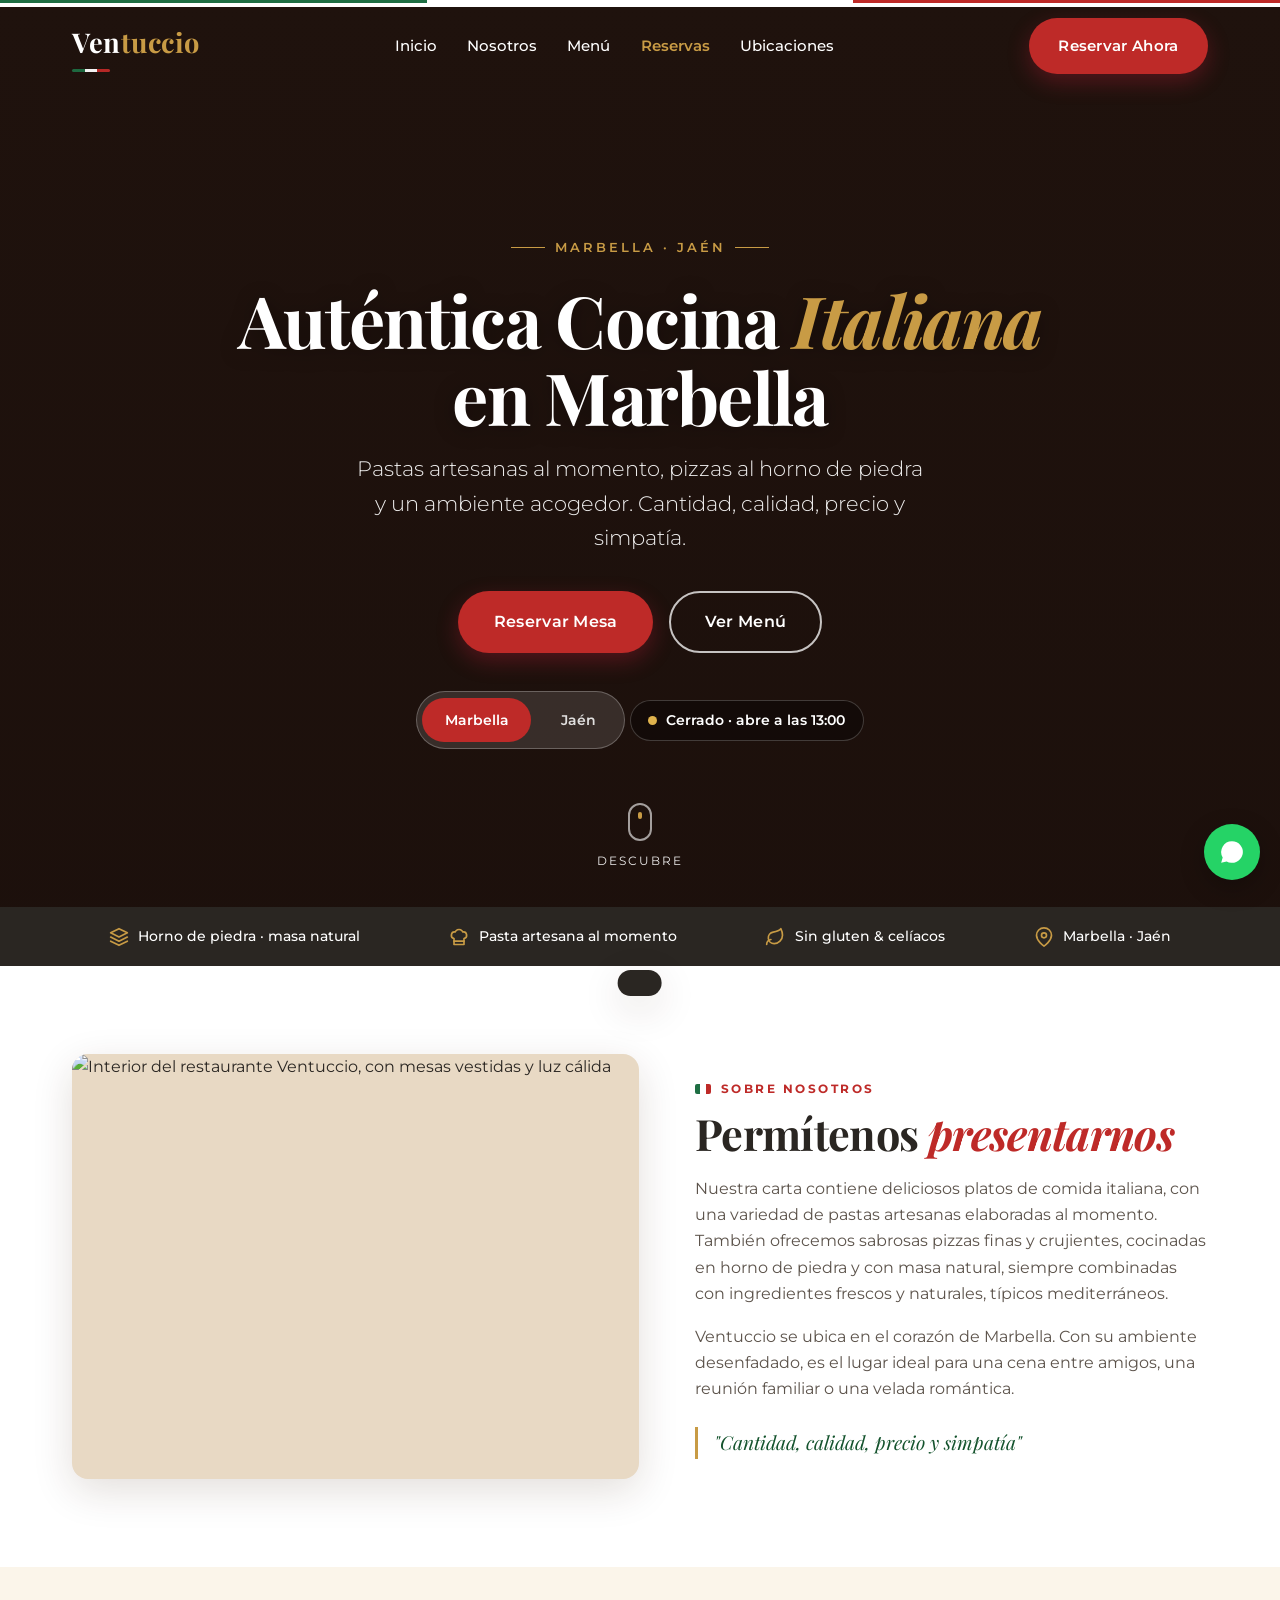
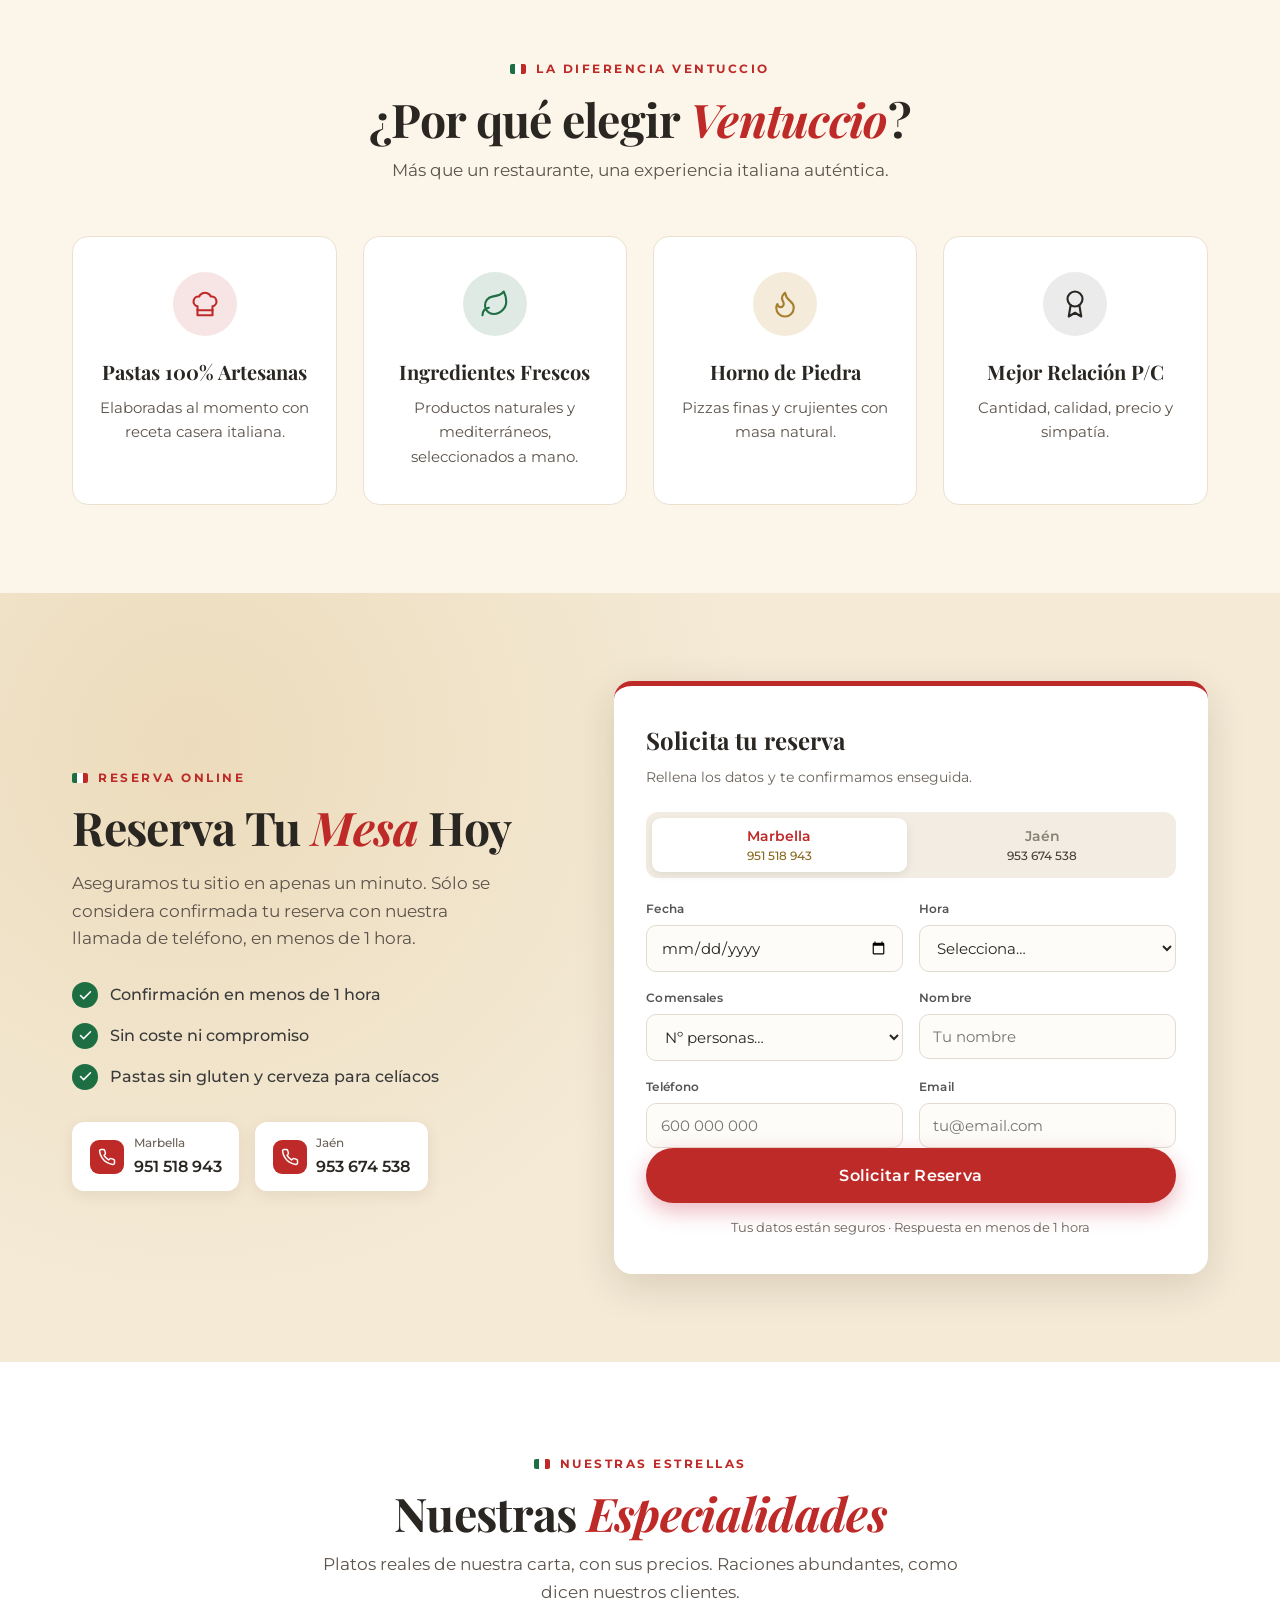
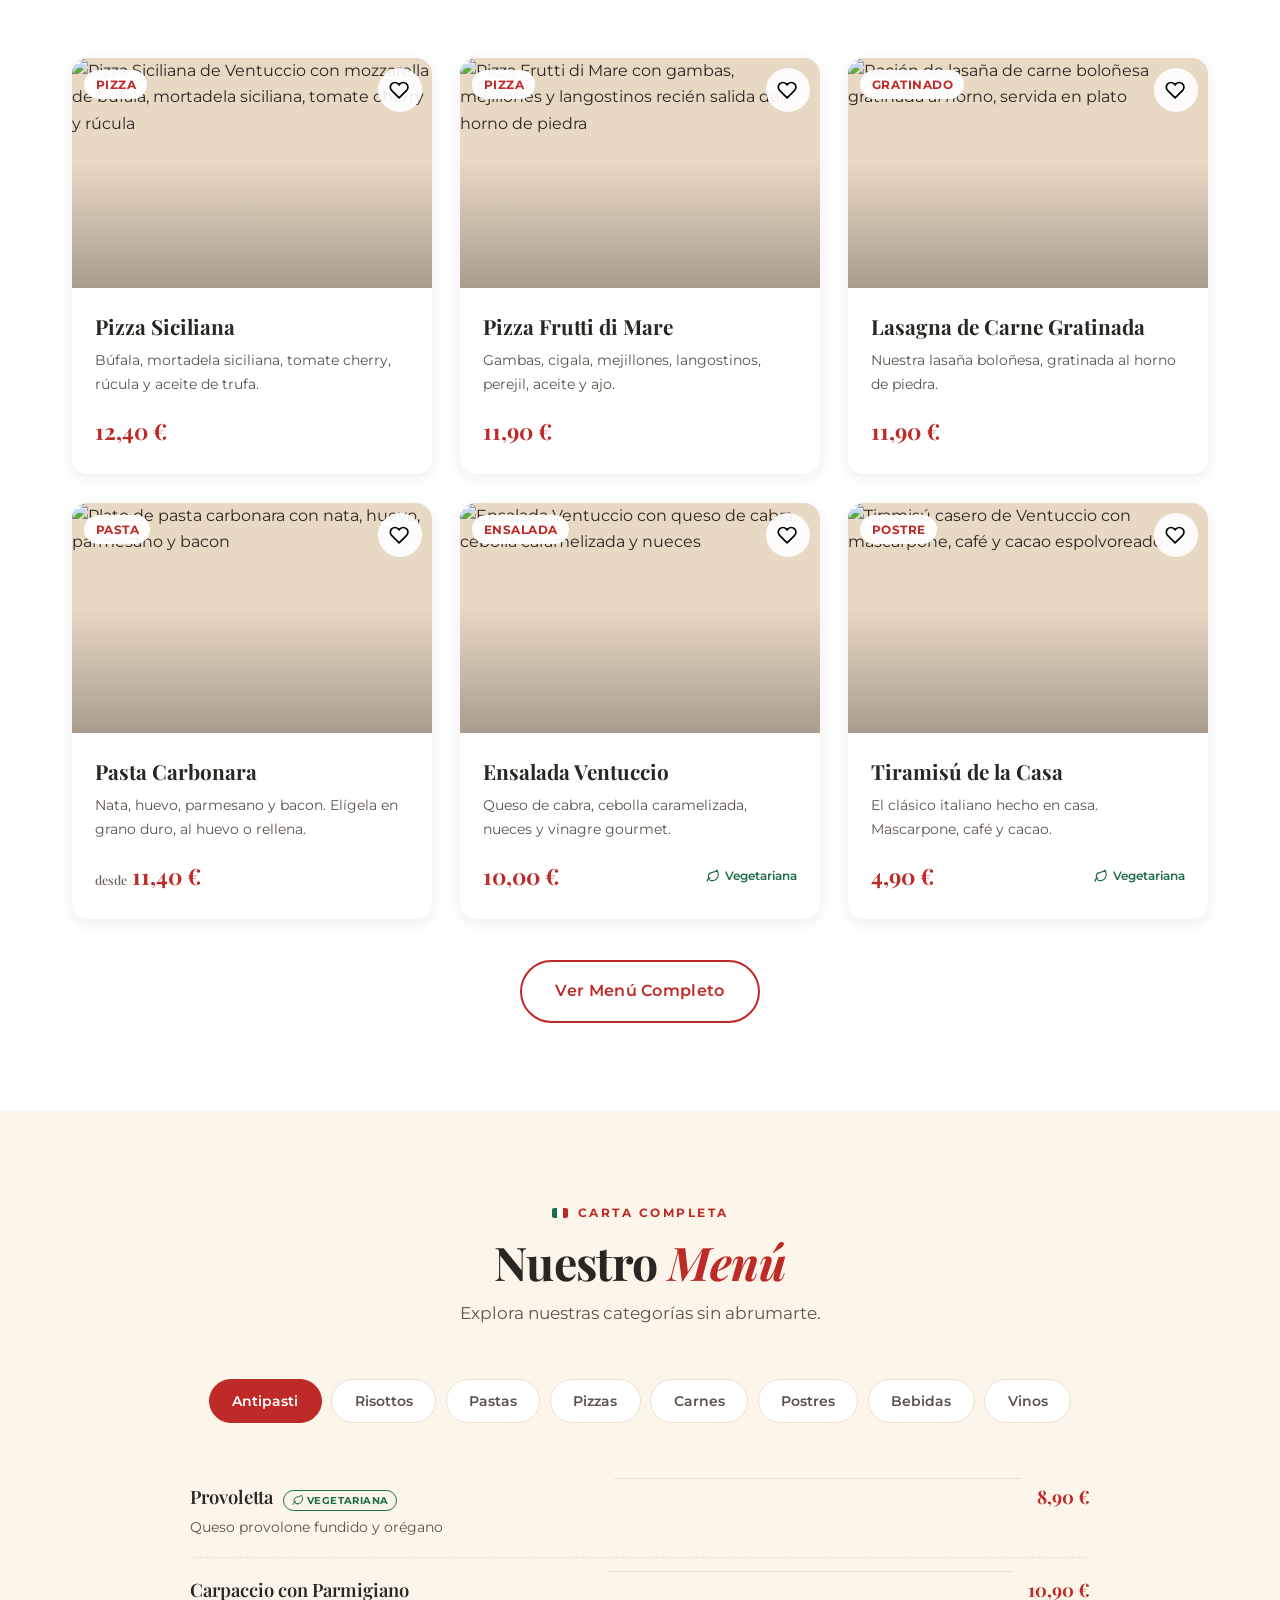
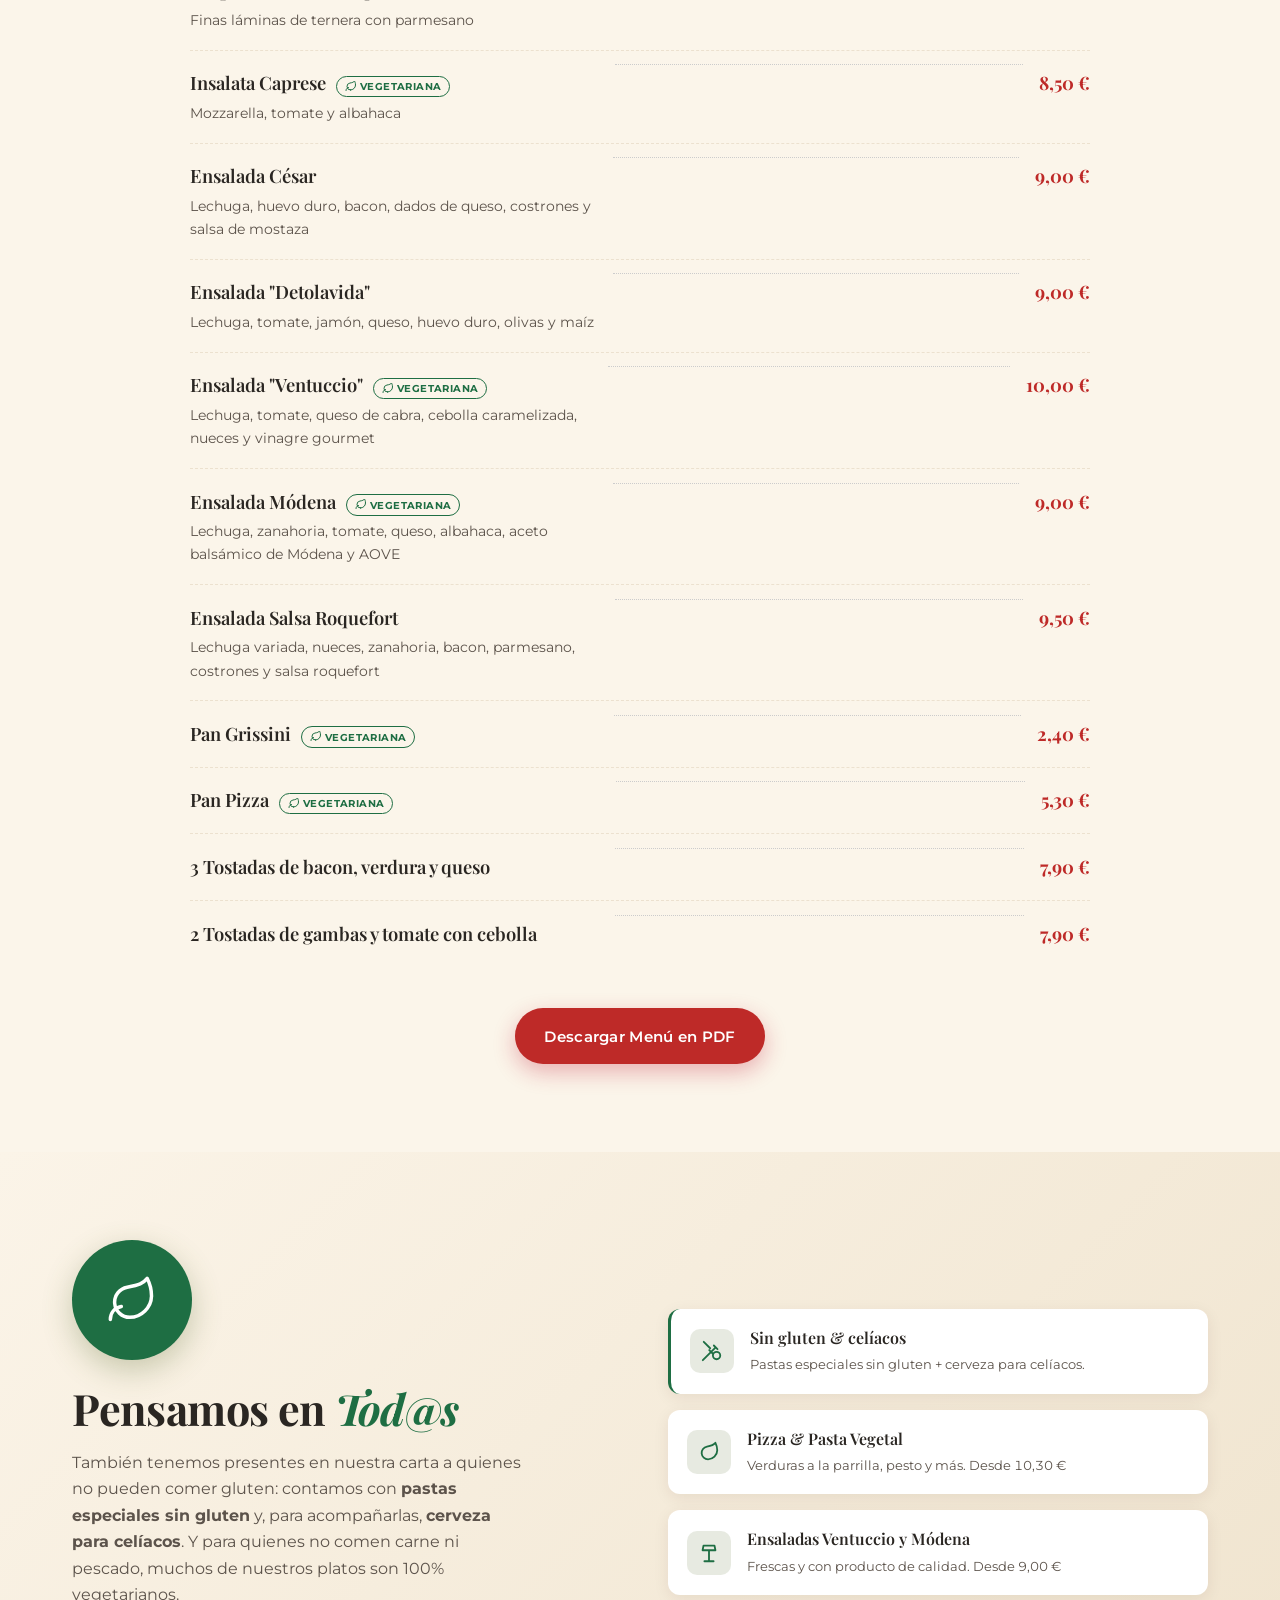
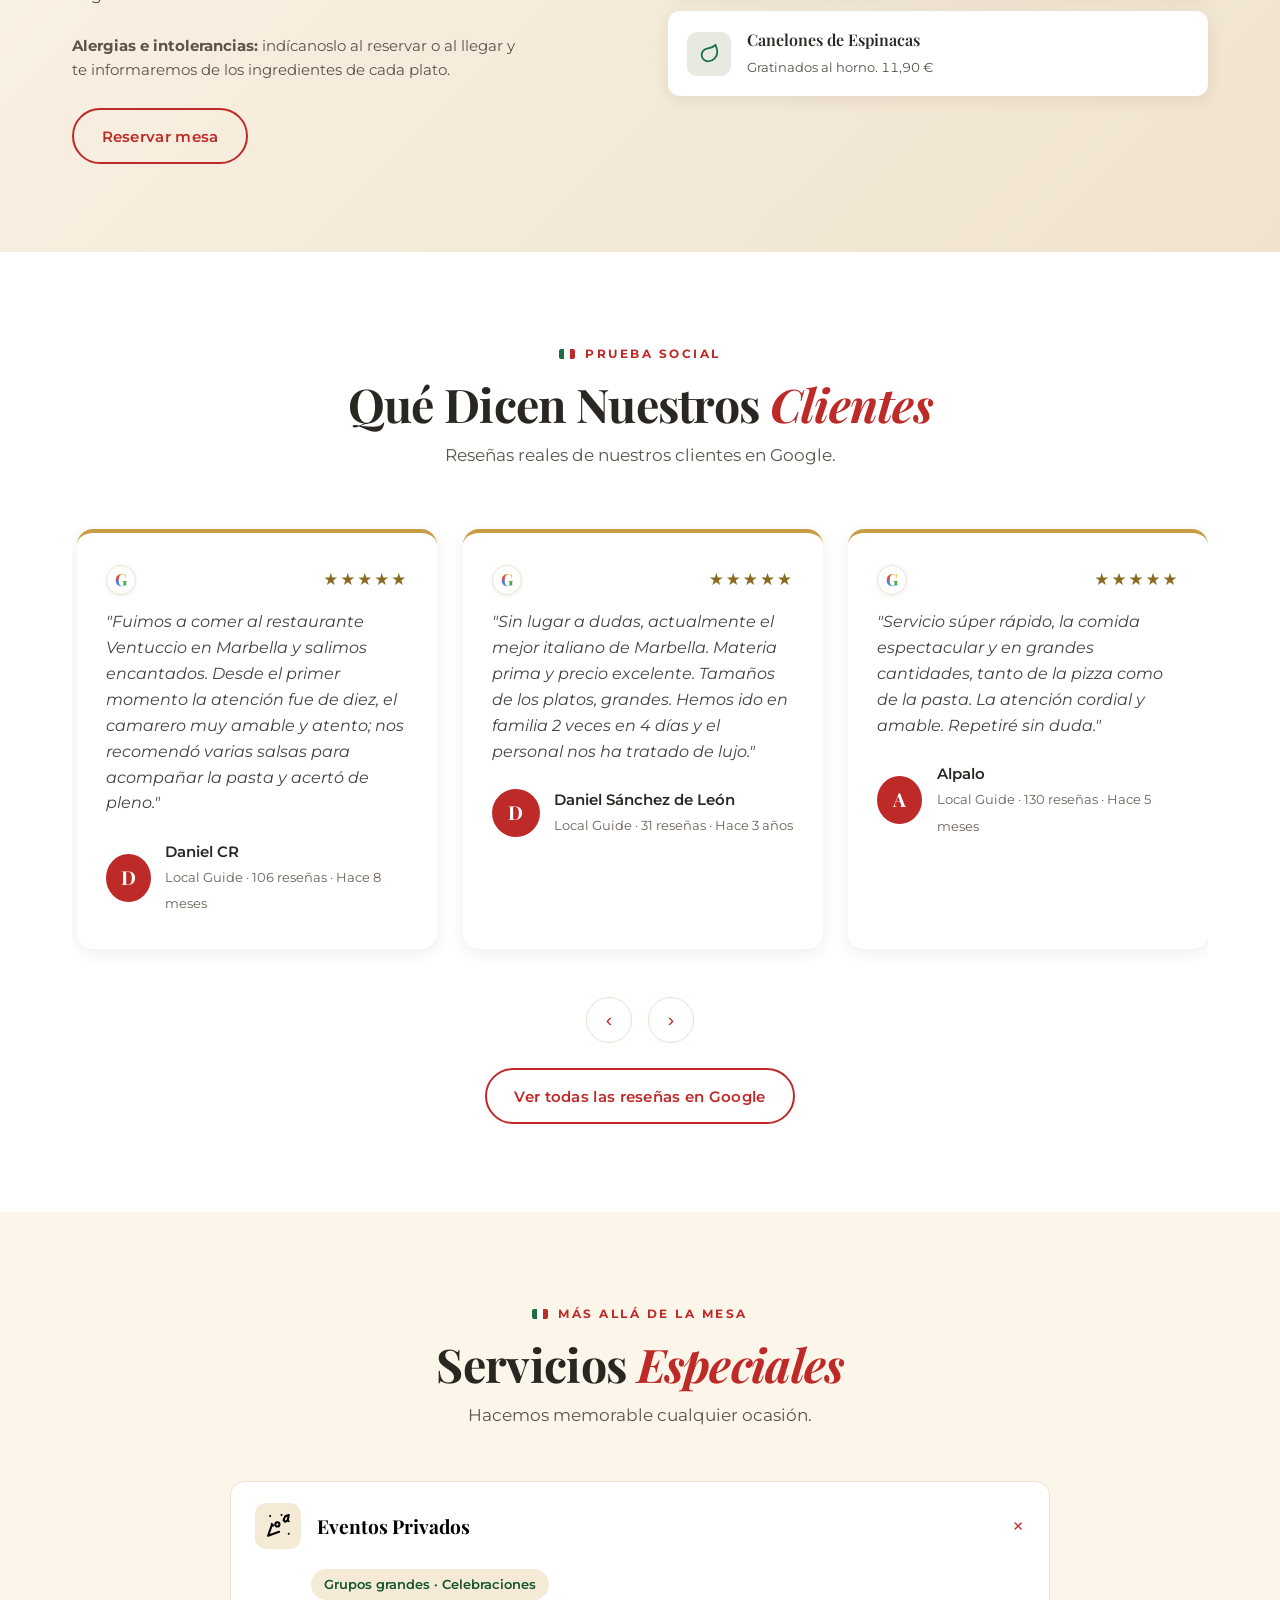
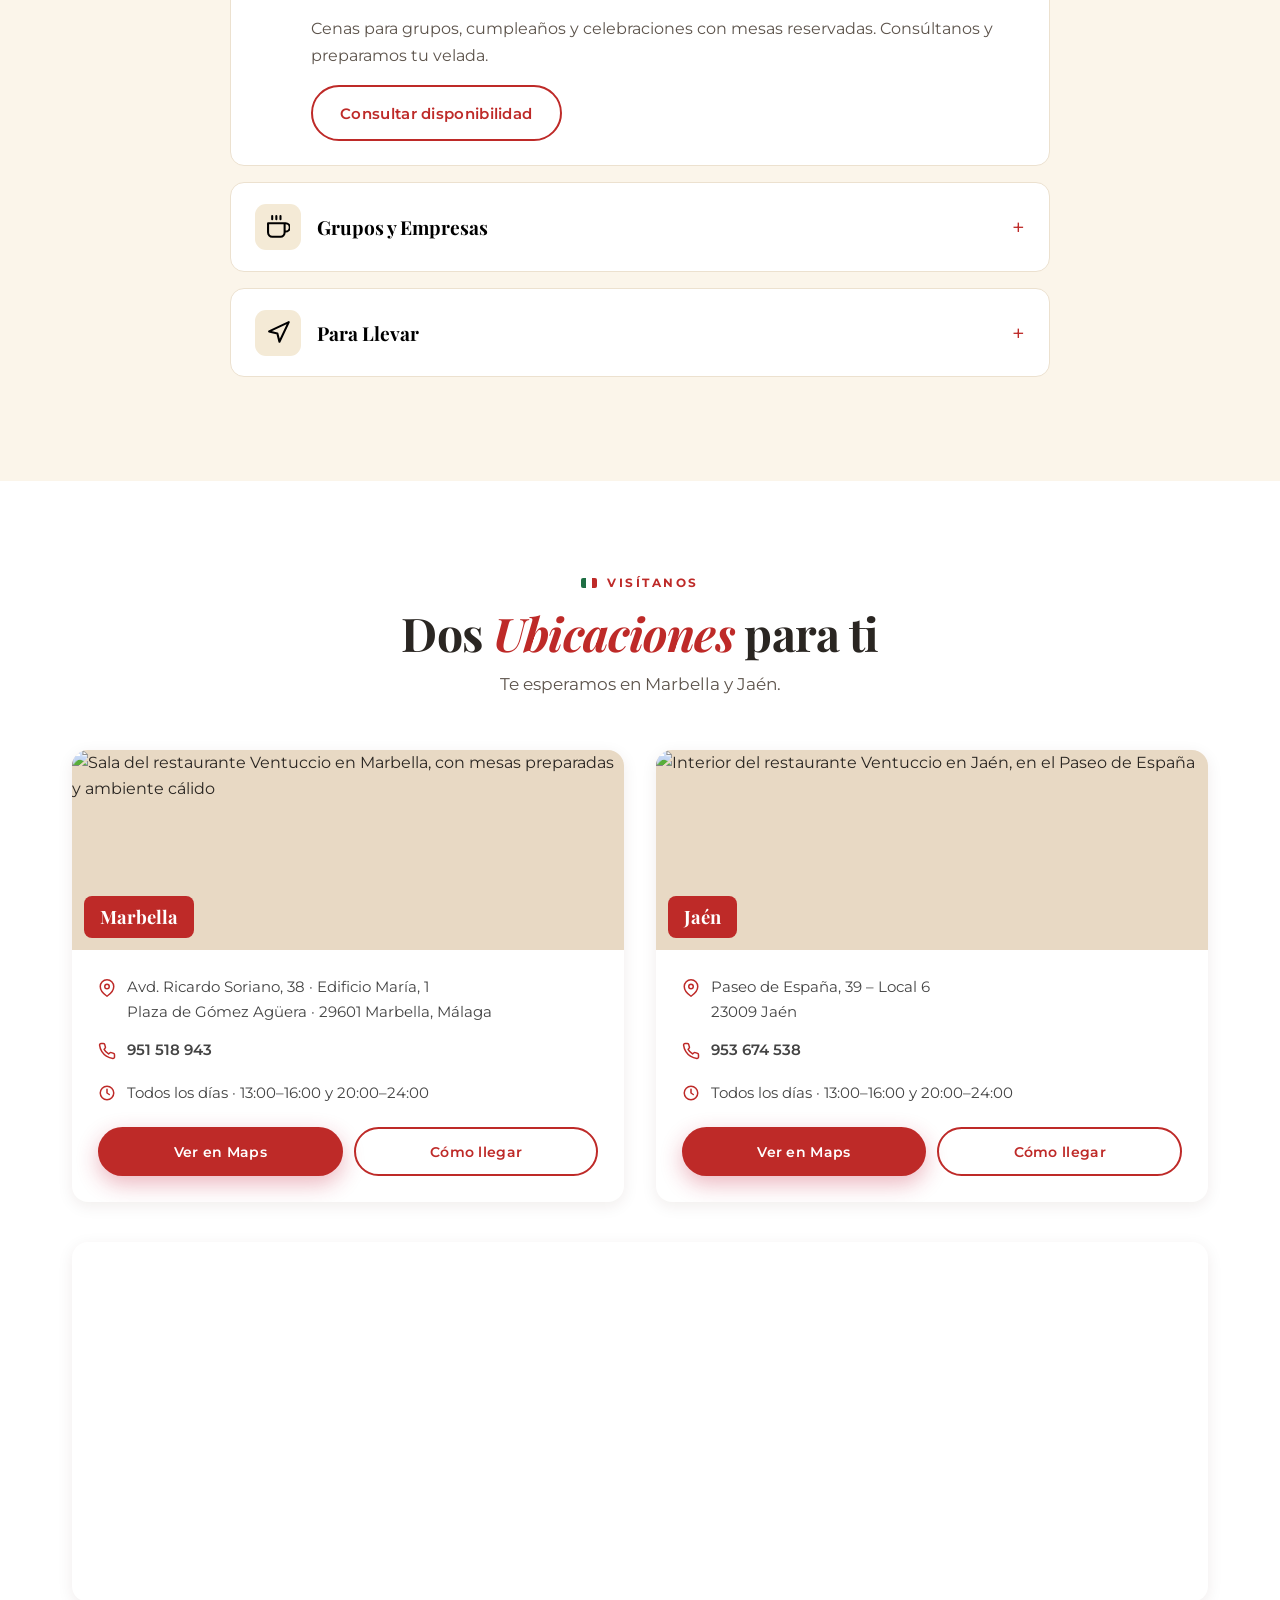
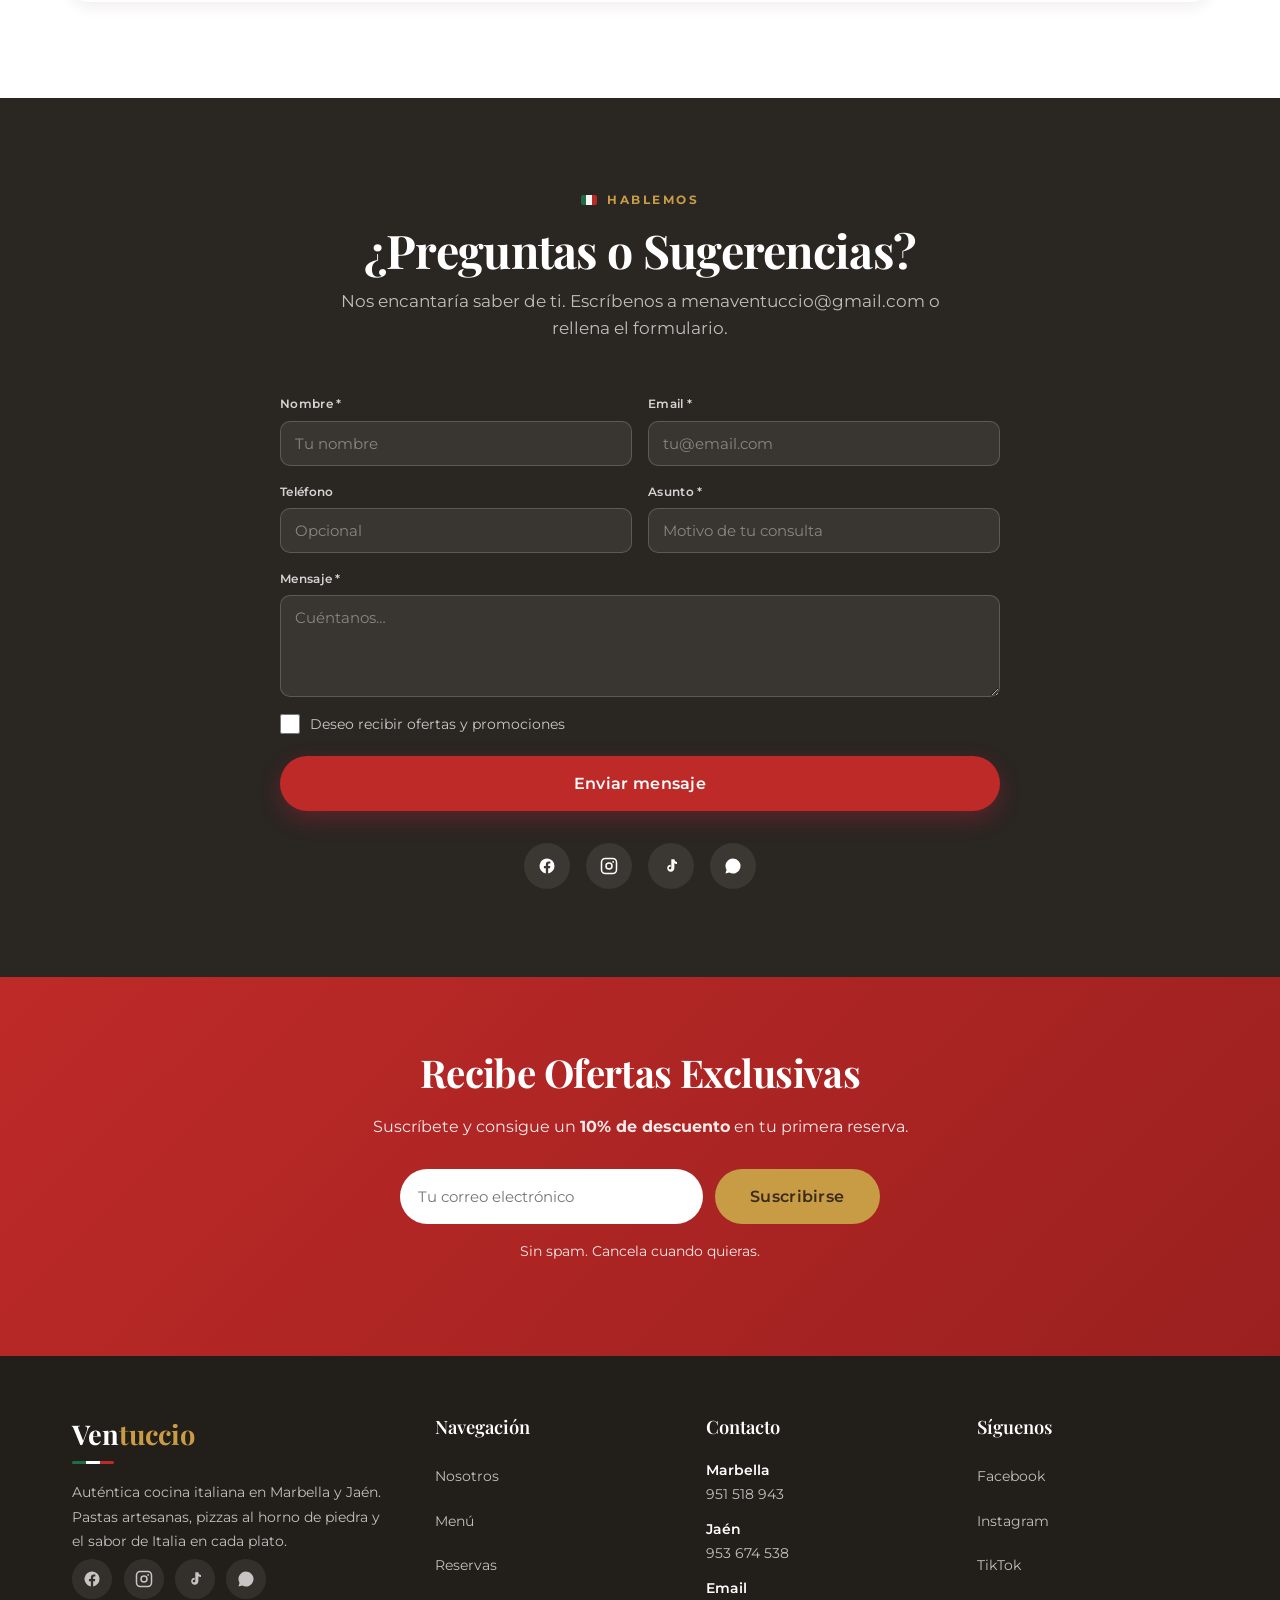
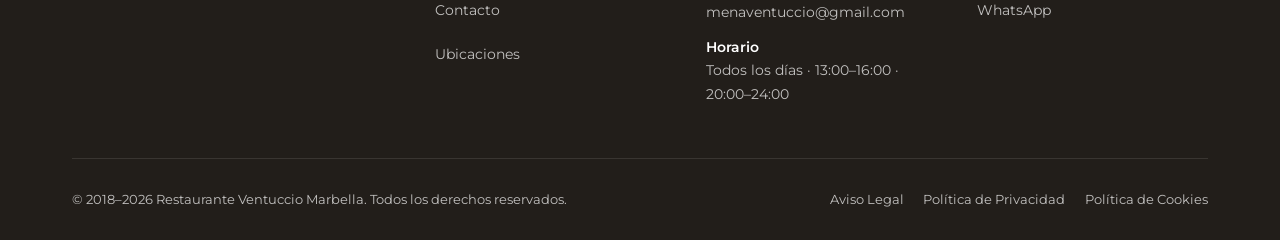
==== index.html @ 3505b90e "Rediseño web de Restaurante Ventuccio Sitio estático (HTML/CSS/JS) sin dependencias ni build.  - Car" ====
<!DOCTYPE html>
<html lang="es">
<head>
<meta charset="UTF-8" />
<meta name="viewport" content="width=device-width, initial-scale=1.0" />
<meta name="theme-color" content="#BE2A28" />

<!-- ⚠️⚠️  DEMO: impide que Google indexe esta versión de prueba.
     ELIMINA ESTA LÍNEA al publicar en el dominio real (restauranteventuccio.com),
     o la web NO aparecerá en Google. Ver README.md → "Pasar a producción".  ⚠️⚠️ -->
<meta name="robots" content="noindex, nofollow" />

<title>Ventuccio · Auténtica Cocina Italiana en Marbella y Jaén</title>
<meta name="description" content="Restaurante italiano en Marbella y Jaén. Pastas artesanas al momento, pizzas al horno de piedra con masa natural y ambiente acogedor. Reserva tu mesa online. Opciones sin gluten y para celíacos." />
<meta name="keywords" content="restaurante italiano Marbella, pizzería Marbella, pastas frescas, restaurante italiano Jaén, reserva online, sin gluten, horno de piedra" />

<!-- Open Graph -->
<meta property="og:type" content="restaurant" />
<meta property="og:title" content="Ventuccio · Auténtica Cocina Italiana" />
<meta property="og:description" content="Pastas artesanas, pizzas al horno de piedra y ambiente acogedor en Marbella y Jaén." />
<meta property="og:locale" content="es_ES" />

<link rel="preconnect" href="https://fonts.googleapis.com" />
<link rel="preconnect" href="https://fonts.gstatic.com" crossorigin />
<link rel="preconnect" href="https://images.unsplash.com" crossorigin />
<link href="https://fonts.googleapis.com/css2?family=Playfair+Display:ital,wght@0,500;0,600;0,700;1,500;1,600&family=Montserrat:wght@300;400;500;600;700&display=swap" rel="stylesheet" />
<!-- LCP: la imagen del hero se descarga cuanto antes -->
<link rel="preload" as="image" fetchpriority="high" href="https://images.unsplash.com/photo-1414235077428-338989a2e8c0?auto=format&fit=crop&w=1920&q=80" />
<link rel="stylesheet" href="assets/css/styles.css" />

<!-- SEO: Schema.org Restaurante -->
<script type="application/ld+json">
{
  "@context":"https://schema.org","@type":"Restaurant","name":"Restaurante Ventuccio",
  "servesCuisine":"Italiana","priceRange":"€€","acceptsReservations":"True",
  "url":"https://restauranteventuccio.com","email":"menaventuccio@gmail.com",
  "slogan":"Cantidad, calidad, precio y simpatía",
  "address":[
    {"@type":"PostalAddress","streetAddress":"Avd. Ricardo Soriano, 38 Edificio María, 1 · Plaza de Gómez Agüera","addressLocality":"Marbella","postalCode":"29601","addressRegion":"Málaga","addressCountry":"ES"},
    {"@type":"PostalAddress","streetAddress":"Paseo de España, 39 – Local 6","addressLocality":"Jaén","postalCode":"23009","addressCountry":"ES"}
  ],
  "telephone":["+34951518943","+34953674538"],
  "openingHours":"Mo-Su 13:00-16:00,20:00-24:00"
}
</script>
</head>
<body>
<a href="#inicio" class="skip-link">Saltar al contenido</a>

<!-- ============ HEADER ============ -->
<header id="site-header">
  <nav class="nav" aria-label="Principal">
    <a href="#inicio" class="logo">Ven<span>tuccio</span></a>
    <ul class="nav-links">
      <li><a href="#inicio">Inicio</a></li>
      <li><a href="#nosotros">Nosotros</a></li>
      <li><a href="#menu">Menú</a></li>
      <li><a href="#reservas" class="destacado">Reservas</a></li>
      <li><a href="#ubicaciones">Ubicaciones</a></li>
    </ul>
    <div class="nav-actions">
      <a href="tel:+34951518943" class="tel-link"><svg class="icn" viewBox="0 0 24 24" aria-hidden="true"><path d="M22 16.92v3a2 2 0 0 1-2.18 2 19.79 19.79 0 0 1-8.63-3.07 19.5 19.5 0 0 1-6-6 19.79 19.79 0 0 1-3.07-8.67A2 2 0 0 1 4.11 2h3a2 2 0 0 1 2 1.72c.13.9.36 1.79.7 2.63a2 2 0 0 1-.45 2.11L8.09 9.91a16 16 0 0 0 6 6l1.44-1.27a2 2 0 0 1 2.11-.45c.84.34 1.73.57 2.63.7A2 2 0 0 1 22 16.92z"/></svg> 951 518 943</a>
      <a href="#reservas" class="btn btn-primary">Reservar Ahora</a>
      <button class="hamburger" id="hamburger" aria-label="Abrir menú" aria-expanded="false" aria-controls="mobileMenu"><span></span><span></span><span></span></button>
    </div>
  </nav>
</header>

<div class="overlay-mask" id="mask"></div>
<nav class="mobile-menu" id="mobileMenu" aria-label="Menú móvil">
  <button class="close" id="closeMenu" aria-label="Cerrar menú">×</button>
  <a href="#inicio">Inicio</a>
  <a href="#nosotros">Nosotros</a>
  <a href="#menu">Menú</a>
  <a href="#reservas" class="destacado">Reservas</a>
  <a href="#pensamos">Sin gluten & Vegetariano</a>
  <a href="#ubicaciones">Ubicaciones</a>
  <a href="#contacto">Contacto</a>
  <a href="tel:+34951518943" class="btn btn-oro" style="margin-top:1rem">Llamar a Marbella</a>
</nav>

<!-- ============ HERO ============ -->
<section class="hero" id="inicio">
  <div class="hero-content">
    <span class="kicker">Marbella · Jaén</span>
    <h1>Auténtica Cocina <em>Italiana</em> en Marbella</h1>
    <p class="sub">Pastas artesanas al momento, pizzas al horno de piedra y un ambiente acogedor. Cantidad, calidad, precio y simpatía.</p>
    <div class="hero-ctas">
      <a href="#reservas" class="btn btn-primary btn-lg">Reservar Mesa</a>
      <a href="#menu" class="btn btn-ghost btn-lg">Ver Menú</a>
    </div>
    <div class="loc-switch" id="heroLoc" role="group" aria-label="Elegir ciudad">
      <button class="active" data-city="Marbella">Marbella</button>
      <button data-city="Jaén">Jaén</button>
    </div>
    <div class="open-status" id="openStatus" aria-live="polite"><span class="os-dot" aria-hidden="true"></span><span class="os-text">Comprobando horario…</span></div>
  </div>
  <a href="#nosotros" class="scroll-ind" aria-label="Bajar"><div class="mouse"></div><span>Descubre</span></a>
</section>

<!-- ============ TRUST STRIP ============ -->
<div class="trust-strip">
  <div class="trust-inner">
    <div class="trust-item"><svg class="icn" viewBox="0 0 24 24" aria-hidden="true"><path d="M12 2 2 7l10 5 10-5-10-5z"/><path d="M2 17l10 5 10-5M2 12l10 5 10-5"/></svg> Horno de piedra · masa natural</div>
    <div class="trust-item"><svg class="icn" viewBox="0 0 24 24" aria-hidden="true"><path d="M6 13.87A4 4 0 0 1 7.41 6a5.11 5.11 0 0 1 1.05-1.54 5 5 0 0 1 7.08 0A5.11 5.11 0 0 1 16.59 6 4 4 0 0 1 18 13.87V21H6z"/><path d="M6 17h12"/></svg> Pasta artesana al momento</div>
    <div class="trust-item"><svg class="icn" viewBox="0 0 24 24" aria-hidden="true"><path d="M11 20A7 7 0 0 1 9.8 6.1C15.5 5 17 4.48 19 2c1 2 2 4.18 2 8 0 5.5-4.78 10-10 10z"/><path d="M2 21c0-3 1.85-5.36 5.08-6"/></svg> Sin gluten & celíacos</div>
    <div class="trust-item"><svg class="icn" viewBox="0 0 24 24" aria-hidden="true"><path d="M21 10c0 7-9 13-9 13s-9-6-9-13a9 9 0 0 1 18 0z"/><circle cx="12" cy="10" r="3"/></svg> Marbella · Jaén</div>
  </div>
</div>

<!-- ============ NOSOTROS ============ -->
<section class="section about" id="nosotros">
  <div class="container">
    <div class="about-wrap">
      <div class="about-photo reveal"><img src="https://images.unsplash.com/photo-1552566626-52f8b828add9?auto=format&fit=crop&w=900&q=80" alt="Interior del restaurante Ventuccio, con mesas vestidas y luz cálida" width="900" height="675" loading="lazy" decoding="async"></div>
      <div class="about-text reveal d2">
        <span class="eyebrow">Sobre nosotros</span>
        <h2>Permítenos <em>presentarnos</em></h2>
        <p>Nuestra carta contiene deliciosos platos de comida italiana, con una variedad de pastas artesanas elaboradas al momento. También ofrecemos sabrosas pizzas finas y crujientes, cocinadas en horno de piedra y con masa natural, siempre combinadas con ingredientes frescos y naturales, típicos mediterráneos.</p>
        <p>Ventuccio se ubica en el corazón de Marbella. Con su ambiente desenfadado, es el lugar ideal para una cena entre amigos, una reunión familiar o una velada romántica.</p>
        <span class="about-lema">"Cantidad, calidad, precio y simpatía"</span>
      </div>
    </div>
  </div>
</section>

<!-- ============ PROPUESTA DE VALOR ============ -->
<section class="section bg-beige" id="valor">
  <div class="container">
    <div class="section-head reveal">
      <span class="eyebrow">La diferencia Ventuccio</span>
      <h2>¿Por qué elegir <em>Ventuccio</em>?</h2>
      <p>Más que un restaurante, una experiencia italiana auténtica.</p>
    </div>
    <div class="valor-grid">
      <div class="valor-card reveal d1"><div class="valor-ico"><svg class="icn" viewBox="0 0 24 24" aria-hidden="true"><path d="M6 13.87A4 4 0 0 1 7.41 6a5.11 5.11 0 0 1 1.05-1.54 5 5 0 0 1 7.08 0A5.11 5.11 0 0 1 16.59 6 4 4 0 0 1 18 13.87V21H6z"/><path d="M6 17h12"/></svg></div><h3>Pastas 100% Artesanas</h3><p>Elaboradas al momento con receta casera italiana.</p></div>
      <div class="valor-card reveal d2"><div class="valor-ico"><svg class="icn" viewBox="0 0 24 24" aria-hidden="true"><path d="M11 20A7 7 0 0 1 9.8 6.1C15.5 5 17 4.48 19 2c1 2 2 4.18 2 8 0 5.5-4.78 10-10 10z"/><path d="M2 21c0-3 1.85-5.36 5.08-6"/></svg></div><h3>Ingredientes Frescos</h3><p>Productos naturales y mediterráneos, seleccionados a mano.</p></div>
      <div class="valor-card reveal d3"><div class="valor-ico"><svg class="icn" viewBox="0 0 24 24" aria-hidden="true"><path d="M8.5 14.5A2.5 2.5 0 0 0 11 12c0-1.38-.5-2-1-3-1.07-2.14-.22-4.05 2-6 .5 2.5 2 4.9 4 6.5 2 1.6 3 3.5 3 5.5a7 7 0 1 1-14 0c0-1.15.43-2.29 1-3a2.5 2.5 0 0 0 2.5 2.5z"/></svg></div><h3>Horno de Piedra</h3><p>Pizzas finas y crujientes con masa natural.</p></div>
      <div class="valor-card reveal d4"><div class="valor-ico"><svg class="icn" viewBox="0 0 24 24" aria-hidden="true"><circle cx="12" cy="8" r="6"/><path d="M15.48 12.89 17 22l-5-3-5 3 1.52-9.11"/></svg></div><h3>Mejor Relación P/C</h3><p>Cantidad, calidad, precio y simpatía.</p></div>
    </div>
  </div>
</section>

<!-- ============ RESERVAS ============ -->
<section class="section reservas" id="reservas">
  <div class="res-wrap">
    <div class="res-intro reveal">
      <span class="eyebrow">Reserva Online</span>
      <h2>Reserva Tu <em>Mesa</em> Hoy</h2>
      <p>Aseguramos tu sitio en apenas un minuto. Sólo se considera confirmada tu reserva con nuestra llamada de teléfono, en menos de 1 hora.</p>
      <ul class="res-perks">
        <li><span class="tick"><svg class="icn" viewBox="0 0 24 24" aria-hidden="true"><path d="M20 6 9 17l-5-5"/></svg></span> Confirmación en menos de 1 hora</li>
        <li><span class="tick"><svg class="icn" viewBox="0 0 24 24" aria-hidden="true"><path d="M20 6 9 17l-5-5"/></svg></span> Sin coste ni compromiso</li>
        <li><span class="tick"><svg class="icn" viewBox="0 0 24 24" aria-hidden="true"><path d="M20 6 9 17l-5-5"/></svg></span> Pastas sin gluten y cerveza para celíacos</li>
      </ul>
      <div class="res-phones">
        <a href="tel:+34951518943"><span class="ico"><svg class="icn" viewBox="0 0 24 24" aria-hidden="true"><path d="M22 16.92v3a2 2 0 0 1-2.18 2 19.79 19.79 0 0 1-8.63-3.07 19.5 19.5 0 0 1-6-6 19.79 19.79 0 0 1-3.07-8.67A2 2 0 0 1 4.11 2h3a2 2 0 0 1 2 1.72c.13.9.36 1.79.7 2.63a2 2 0 0 1-.45 2.11L8.09 9.91a16 16 0 0 0 6 6l1.44-1.27a2 2 0 0 1 2.11-.45c.84.34 1.73.57 2.63.7A2 2 0 0 1 22 16.92z"/></svg></span><span><small>Marbella</small>951 518 943</span></a>
        <a href="tel:+34953674538"><span class="ico"><svg class="icn" viewBox="0 0 24 24" aria-hidden="true"><path d="M22 16.92v3a2 2 0 0 1-2.18 2 19.79 19.79 0 0 1-8.63-3.07 19.5 19.5 0 0 1-6-6 19.79 19.79 0 0 1-3.07-8.67A2 2 0 0 1 4.11 2h3a2 2 0 0 1 2 1.72c.13.9.36 1.79.7 2.63a2 2 0 0 1-.45 2.11L8.09 9.91a16 16 0 0 0 6 6l1.44-1.27a2 2 0 0 1 2.11-.45c.84.34 1.73.57 2.63.7A2 2 0 0 1 22 16.92z"/></svg></span><span><small>Jaén</small>953 674 538</span></a>
      </div>
    </div>

    <div class="res-card reveal d2">
      <form id="resForm" novalidate>
        <h3>Solicita tu reserva</h3>
        <p class="card-sub">Rellena los datos y te confirmamos enseguida.</p>
        <div class="loc-tabs" id="locTabs" role="group" aria-label="Restaurante">
          <button type="button" class="active" data-city="Marbella">Marbella<small>951 518 943</small></button>
          <button type="button" data-city="Jaén">Jaén<small>953 674 538</small></button>
        </div>
        <input type="hidden" name="ubicacion" id="ubicacion" value="Marbella" />
        <div class="form-grid">
          <div class="field"><label for="fecha">Fecha</label><input type="date" id="fecha" name="fecha" required /><span class="err">Elige una fecha</span></div>
          <div class="field"><label for="hora">Hora</label>
            <select id="hora" name="hora" required>
              <option value="">Selecciona…</option>
              <optgroup label="Comida"><option>13:00</option><option>13:30</option><option>14:00</option><option>14:30</option><option>15:00</option><option>15:30</option></optgroup>
              <optgroup label="Cena"><option>20:00</option><option>20:30</option><option>21:00</option><option>21:30</option><option>22:00</option><option>22:30</option></optgroup>
            </select><span class="err">Elige una hora</span></div>
          <div class="field"><label for="comensales">Comensales</label>
            <select id="comensales" name="comensales" required>
              <option value="">Nº personas…</option><option>1</option><option>2</option><option>3</option><option>4</option><option>5</option><option>6</option><option>7</option><option>8</option><option>9</option><option>10</option><option>Más de 10</option>
            </select><span class="err">Indica cuántos sois</span></div>
          <div class="field"><label for="nombre">Nombre</label><input type="text" id="nombre" name="nombre" placeholder="Tu nombre" required /><span class="err">Dinos tu nombre</span></div>
          <div class="field"><label for="telefono">Teléfono</label><input type="tel" id="telefono" name="telefono" placeholder="600 000 000" required /><span class="err">Teléfono no válido</span></div>
          <div class="field"><label for="email">Email</label><input type="email" id="email" name="email" placeholder="tu@email.com" required /><span class="err">Email no válido</span></div>
        </div>
        <button type="submit" class="btn btn-primary btn-block btn-lg">Solicitar Reserva</button>
        <p class="form-note">Tus datos están seguros · Respuesta en menos de 1 hora</p>
      </form>
      <div class="form-success" id="resSuccess" role="status">
        <div class="big"><svg class="icn" viewBox="0 0 24 24" aria-hidden="true" style="width:32px;height:32px;stroke:#fff;stroke-width:3"><path d="M20 6 9 17l-5-5"/></svg></div><h3>¡Solicitud recibida!</h3>
        <p id="successMsg">Te confirmamos tu mesa por teléfono en menos de 1 hora. ¡Grazie!</p>
      </div>
    </div>
  </div>
</section>

<!-- ============ ESPECIALIDADES ============ -->
<section class="section" id="especialidades">
  <div class="container">
    <div class="section-head reveal">
      <span class="eyebrow">Nuestras estrellas</span>
      <h2>Nuestras <em>Especialidades</em></h2>
      <p>Platos reales de nuestra carta, con sus precios. Raciones abundantes, como dicen nuestros clientes.</p>
    </div>
    <div class="dish-grid" id="dishGrid"><!-- inyectado por JS --></div>
    <div class="menu-cta reveal"><a href="#menu" class="btn btn-outline btn-lg">Ver Menú Completo</a></div>
  </div>
</section>

<!-- ============ MENÚ INTERACTIVO ============ -->
<section class="section bg-beige" id="menu">
  <div class="container">
    <div class="section-head reveal">
      <span class="eyebrow">Carta completa</span>
      <h2>Nuestro <em>Menú</em></h2>
      <p>Explora nuestras categorías sin abrumarte.</p>
    </div>
    <div class="menu-tabs reveal" id="menuTabs" role="tablist" aria-label="Categorías del menú"><!-- inyectado por JS --></div>
    <div id="menuPanels"><!-- inyectado por JS --></div>
    <div class="menu-cta reveal"><a href="#" class="btn btn-primary" id="pdfBtn">Descargar Menú en PDF</a></div>
  </div>
</section>

<!-- ============ PENSAMOS EN TOD@S (Sin gluten + Vegetariano) ============ -->
<section class="section gluten" id="pensamos">
  <div class="container">
    <div class="gluten-wrap">
      <div class="reveal">
        <div class="gluten-badge"><svg class="icn" viewBox="0 0 24 24" aria-hidden="true" style="width:52px;height:52px;stroke:#fff;stroke-width:1.6"><path d="M11 20A7 7 0 0 1 9.8 6.1C15.5 5 17 4.48 19 2c1 2 2 4.18 2 8 0 5.5-4.78 10-10 10z"/><path d="M2 21c0-3 1.85-5.36 5.08-6"/></svg></div>
        <div class="gluten-text">
          <h2>Pensamos en <em>Tod@s</em></h2>
          <p>También tenemos presentes en nuestra carta a quienes no pueden comer gluten: contamos con <strong>pastas especiales sin gluten</strong> y, para acompañarlas, <strong>cerveza para celíacos</strong>. Y para quienes no comen carne ni pescado, muchos de nuestros platos son 100% vegetarianos.</p>
          <p style="font-size:.92rem"><strong>Alergias e intolerancias:</strong> indícanoslo al reservar o al llegar y te informaremos de los ingredientes de cada plato.</p>
          <a href="#reservas" class="btn btn-outline">Reservar mesa</a>
        </div>
      </div>
      <ul class="gluten-list reveal d2">
        <li class="gl-highlight"><span class="gl-ico"><svg class="icn" viewBox="0 0 24 24" aria-hidden="true"><path d="M2 22 16 8M3 2l7 7M14 6l4 4M9 11l4 4"/><circle cx="17" cy="17" r="4"/></svg></span><div><h3>Sin gluten & celíacos</h3><span>Pastas especiales sin gluten + cerveza para celíacos.</span></div></li>
        <li><span class="gl-ico"><svg class="icn" viewBox="0 0 24 24" aria-hidden="true"><path d="M11 20A7 7 0 0 1 9.8 6.1C15.5 5 17 4.48 19 2c1 2 2 4.18 2 8 0 5.5-4.78 10-10 10z"/></svg></span><div><h3>Pizza & Pasta Vegetal</h3><span>Verduras a la parrilla, pesto y más. Desde 10,30 €</span></div></li>
        <li><span class="gl-ico"><svg class="icn" viewBox="0 0 24 24" aria-hidden="true"><path d="M7 21h10M12 21V9M5 9h14l-1-5H6L5 9z"/></svg></span><div><h3>Ensaladas Ventuccio y Módena</h3><span>Frescas y con producto de calidad. Desde 9,00 €</span></div></li>
        <li><span class="gl-ico"><svg class="icn" viewBox="0 0 24 24" aria-hidden="true"><path d="M11 20A7 7 0 0 1 9.8 6.1C15.5 5 17 4.48 19 2c1 2 2 4.18 2 8 0 5.5-4.78 10-10 10z"/></svg></span><div><h3>Canelones de Espinacas</h3><span>Gratinados al horno. 11,90 €</span></div></li>
      </ul>
    </div>
  </div>
</section>

<!-- ============ TESTIMONIOS ============ -->
<section class="section" id="testimonios">
  <div class="container">
    <div class="section-head reveal">
      <span class="eyebrow">Prueba social</span>
      <h2>Qué Dicen Nuestros <em>Clientes</em></h2>
      <p>Reseñas reales de nuestros clientes en Google.</p>
    </div>
    <div class="testi-track" id="testiTrack"><!-- inyectado por JS --></div>
    <div class="testi-nav">
      <button id="testiPrev" aria-label="Reseña anterior">‹</button>
      <button id="testiNext" aria-label="Reseña siguiente">›</button>
    </div>
    <div class="menu-cta reveal" style="margin-top:1.6rem">
      <a href="https://www.google.com/maps/search/?api=1&query=Restaurante+Ventuccio+Marbella" target="_blank" rel="noopener" class="btn btn-outline">Ver todas las reseñas en Google</a>
    </div>
  </div>
</section>

<!-- ============ SECCIONES ESPECIALES ============ -->
<section class="section bg-beige" id="especiales">
  <div class="container">
    <div class="section-head reveal">
      <span class="eyebrow">Más allá de la mesa</span>
      <h2>Servicios <em>Especiales</em></h2>
      <p>Hacemos memorable cualquier ocasión.</p>
    </div>
    <div class="accordion" id="accordion">
      <div class="acc-item open">
        <button class="acc-head" aria-expanded="true"><span class="acc-ico"><svg class="icn" viewBox="0 0 24 24" aria-hidden="true"><path d="M5.8 11.3 2 22l10.7-3.79M4 3h.01M22 8h.01M15 2h.01M22 20h.01M22 2l-2.24.75a3 3 0 0 0-1.95 1.96L17 7l1.5 1.5L21 7zM7 12l-1.5-1.5"/><circle cx="11" cy="11" r="2"/></svg></span><h3>Eventos Privados</h3><span class="acc-arrow">+</span></button>
        <div class="acc-body"><div class="acc-inner">
          <span class="acc-cap">Grupos grandes · Celebraciones</span>
          <p>Cenas para grupos, cumpleaños y celebraciones con mesas reservadas. Consúltanos y preparamos tu velada.</p>
          <a href="#contacto" class="btn btn-outline">Consultar disponibilidad</a>
        </div></div>
      </div>
      <div class="acc-item">
        <button class="acc-head" aria-expanded="false"><span class="acc-ico"><svg class="icn" viewBox="0 0 24 24" aria-hidden="true"><path d="M18 8h1a4 4 0 0 1 0 8h-1M2 8h16v9a4 4 0 0 1-4 4H6a4 4 0 0 1-4-4zM6 1v3M10 1v3M14 1v3"/></svg></span><h3>Grupos y Empresas</h3><span class="acc-arrow">+</span></button>
        <div class="acc-body"><div class="acc-inner">
          <span class="acc-cap">Comidas de empresa · Menús a medida</span>
          <p>Menús especiales para grupos, comidas de trabajo y reuniones familiares. Raciones abundantes y buen precio.</p>
          <a href="#contacto" class="btn btn-outline">Consultar disponibilidad</a>
        </div></div>
      </div>
      <div class="acc-item">
        <button class="acc-head" aria-expanded="false"><span class="acc-ico"><svg class="icn" viewBox="0 0 24 24" aria-hidden="true"><path d="M3 11l19-9-9 19-2-8-8-2z"/></svg></span><h3>Para Llevar</h3><span class="acc-arrow">+</span></button>
        <div class="acc-body"><div class="acc-inner">
          <span class="acc-cap">Pídelo por teléfono</span>
          <p>¿Prefieres disfrutar en casa? Llámanos y prepara tu pedido de pastas y pizzas para recoger.</p>
          <a href="tel:+34951518943" class="btn btn-outline">Llamar para pedir</a>
        </div></div>
      </div>
    </div>
  </div>
</section>

<!-- ============ UBICACIONES ============ -->
<section class="section" id="ubicaciones">
  <div class="container">
    <div class="section-head reveal">
      <span class="eyebrow">Visítanos</span>
      <h2>Dos <em>Ubicaciones</em> para ti</h2>
      <p>Te esperamos en Marbella y Jaén.</p>
    </div>
    <div class="loc-grid">
      <div class="loc-card reveal d1">
        <div class="loc-photo"><img src="https://images.unsplash.com/photo-1552566626-52f8b828add9?auto=format&fit=crop&w=800&q=80" alt="Sala del restaurante Ventuccio en Marbella, con mesas preparadas y ambiente cálido" width="800" height="533" loading="lazy" decoding="async"><span class="badge">Marbella</span></div>
        <div class="loc-info">
          <div class="row"><span class="ri"><svg class="icn" viewBox="0 0 24 24" aria-hidden="true"><path d="M21 10c0 7-9 13-9 13s-9-6-9-13a9 9 0 0 1 18 0z"/><circle cx="12" cy="10" r="3"/></svg></span><span>Avd. Ricardo Soriano, 38 · Edificio María, 1<br>Plaza de Gómez Agüera · 29601 Marbella, Málaga</span></div>
          <div class="row"><span class="ri"><svg class="icn" viewBox="0 0 24 24" aria-hidden="true"><path d="M22 16.92v3a2 2 0 0 1-2.18 2 19.79 19.79 0 0 1-8.63-3.07 19.5 19.5 0 0 1-6-6 19.79 19.79 0 0 1-3.07-8.67A2 2 0 0 1 4.11 2h3a2 2 0 0 1 2 1.72c.13.9.36 1.79.7 2.63a2 2 0 0 1-.45 2.11L8.09 9.91a16 16 0 0 0 6 6l1.44-1.27a2 2 0 0 1 2.11-.45c.84.34 1.73.57 2.63.7A2 2 0 0 1 22 16.92z"/></svg></span><a href="tel:+34951518943">951 518 943</a></div>
          <div class="row"><span class="ri"><svg class="icn" viewBox="0 0 24 24" aria-hidden="true"><circle cx="12" cy="12" r="9"/><path d="M12 7v5l3 2"/></svg></span><span>Todos los días · 13:00–16:00 y 20:00–24:00</span></div>
          <div class="loc-btns">
            <a href="https://www.google.com/maps/search/?api=1&query=Ventuccio+Marbella" target="_blank" rel="noopener" class="btn btn-primary">Ver en Maps</a>
            <a href="https://www.google.com/maps/dir/?api=1&destination=Avd.+Ricardo+Soriano+38+Marbella" target="_blank" rel="noopener" class="btn btn-outline">Cómo llegar</a>
          </div>
        </div>
      </div>
      <div class="loc-card reveal d2">
        <div class="loc-photo"><img src="https://images.unsplash.com/photo-1600891964092-4316c288032e?auto=format&fit=crop&w=800&q=80" alt="Interior del restaurante Ventuccio en Jaén, en el Paseo de España" width="800" height="533" loading="lazy" decoding="async"><span class="badge">Jaén</span></div>
        <div class="loc-info">
          <div class="row"><span class="ri"><svg class="icn" viewBox="0 0 24 24" aria-hidden="true"><path d="M21 10c0 7-9 13-9 13s-9-6-9-13a9 9 0 0 1 18 0z"/><circle cx="12" cy="10" r="3"/></svg></span><span>Paseo de España, 39 – Local 6<br>23009 Jaén</span></div>
          <div class="row"><span class="ri"><svg class="icn" viewBox="0 0 24 24" aria-hidden="true"><path d="M22 16.92v3a2 2 0 0 1-2.18 2 19.79 19.79 0 0 1-8.63-3.07 19.5 19.5 0 0 1-6-6 19.79 19.79 0 0 1-3.07-8.67A2 2 0 0 1 4.11 2h3a2 2 0 0 1 2 1.72c.13.9.36 1.79.7 2.63a2 2 0 0 1-.45 2.11L8.09 9.91a16 16 0 0 0 6 6l1.44-1.27a2 2 0 0 1 2.11-.45c.84.34 1.73.57 2.63.7A2 2 0 0 1 22 16.92z"/></svg></span><a href="tel:+34953674538">953 674 538</a></div>
          <div class="row"><span class="ri"><svg class="icn" viewBox="0 0 24 24" aria-hidden="true"><circle cx="12" cy="12" r="9"/><path d="M12 7v5l3 2"/></svg></span><span>Todos los días · 13:00–16:00 y 20:00–24:00</span></div>
          <div class="loc-btns">
            <a href="https://www.google.com/maps/search/?api=1&query=Ventuccio+Jaén" target="_blank" rel="noopener" class="btn btn-primary">Ver en Maps</a>
            <a href="https://www.google.com/maps/dir/?api=1&destination=Paseo+de+España+39+Jaén" target="_blank" rel="noopener" class="btn btn-outline">Cómo llegar</a>
          </div>
        </div>
      </div>
    </div>
    <iframe class="map-embed reveal" title="Mapa de Ventuccio en Marbella" loading="lazy" src="https://www.google.com/maps?q=Avenida+Ricardo+Soriano+38+Marbella&output=embed"></iframe>
  </div>
</section>

<!-- ============ CONTACTO ============ -->
<section class="section contacto" id="contacto">
  <div class="container">
    <div class="section-head reveal">
      <span class="eyebrow">Hablemos</span>
      <h2>¿Preguntas o Sugerencias?</h2>
      <p>Nos encantaría saber de ti. Escríbenos a menaventuccio@gmail.com o rellena el formulario.</p>
    </div>
    <div class="cont-wrap reveal d1">
      <form id="contForm" novalidate>
        <div class="form-grid">
          <div class="field"><label for="cNombre">Nombre *</label><input type="text" id="cNombre" placeholder="Tu nombre" required /><span class="err">Indica tu nombre</span></div>
          <div class="field"><label for="cEmail">Email *</label><input type="email" id="cEmail" placeholder="tu@email.com" required /><span class="err">Email no válido</span></div>
          <div class="field"><label for="cTel">Teléfono</label><input type="tel" id="cTel" placeholder="Opcional" /></div>
          <div class="field"><label for="cAsunto">Asunto *</label><input type="text" id="cAsunto" placeholder="Motivo de tu consulta" required /><span class="err">Indica el asunto</span></div>
          <div class="field full"><label for="cMsg">Mensaje *</label><textarea id="cMsg" rows="4" placeholder="Cuéntanos…" required></textarea><span class="err">Escribe tu mensaje</span></div>
        </div>
        <label class="check-row"><input type="checkbox" id="cPromo" /> Deseo recibir ofertas y promociones</label>
        <button type="submit" class="btn btn-primary btn-block btn-lg" style="margin-top:1.3rem">Enviar mensaje</button>
      </form>
      <p class="news-ok" id="contOk" style="text-align:center;color:var(--oro)">✓ ¡Mensaje enviado! Te responderemos pronto.</p>
      <div class="cont-social">
        <a href="#" aria-label="Facebook"><svg class="icn icn-fill" viewBox="0 0 24 24" aria-hidden="true"><path d="M22 12a10 10 0 1 0-11.56 9.88v-6.99H7.9V12h2.54V9.8c0-2.5 1.49-3.89 3.78-3.89 1.09 0 2.24.2 2.24.2v2.46h-1.26c-1.24 0-1.63.77-1.63 1.56V12h2.78l-.44 2.89h-2.34v6.99A10 10 0 0 0 22 12z"/></svg></a>
        <a href="#" aria-label="Instagram"><svg class="icn" viewBox="0 0 24 24" aria-hidden="true"><rect x="2" y="2" width="20" height="20" rx="5"/><circle cx="12" cy="12" r="4"/><circle cx="17.5" cy="6.5" r="1.2" fill="currentColor" stroke="none"/></svg></a>
        <a href="#" aria-label="TikTok"><svg class="icn icn-fill" viewBox="0 0 24 24" aria-hidden="true"><path d="M16.5 3c.3 2.1 1.6 3.5 3.5 3.7v2.5c-1.3.1-2.5-.3-3.5-1v6.3c0 3.2-2.6 5.5-5.6 5-2.5-.4-4.2-2.7-3.9-5.2.3-2.3 2.3-4 4.6-3.9v2.6c-.3-.1-.7-.1-1-.1-1 .1-1.7 1-1.6 2 .1.9.9 1.6 1.8 1.5.9-.1 1.6-.9 1.6-1.8V3h3.6z"/></svg></a>
        <a href="https://wa.me/34951518943" target="_blank" rel="noopener" aria-label="WhatsApp"><svg class="icn icn-fill" viewBox="0 0 24 24" aria-hidden="true"><path d="M12 2a10 10 0 0 0-8.6 15.06L2 22l5.05-1.32A10 10 0 1 0 12 2zm5.5 12.4c-.3-.15-1.77-.87-2.04-.97-.27-.1-.47-.15-.67.15-.2.3-.77.97-.94 1.17-.17.2-.35.22-.65.07-.3-.15-1.26-.46-2.4-1.48-.89-.79-1.49-1.77-1.66-2.07-.17-.3-.02-.46.13-.61.13-.13.3-.35.45-.52.15-.17.2-.3.3-.5.1-.2.05-.37-.02-.52-.07-.15-.67-1.62-.92-2.22-.24-.58-.49-.5-.67-.51h-.57c-.2 0-.52.07-.8.37-.27.3-1.04 1.02-1.04 2.48 0 1.46 1.07 2.87 1.22 3.07.15.2 2.1 3.2 5.08 4.49.71.31 1.26.49 1.69.62.71.23 1.36.2 1.87.12.57-.09 1.77-.72 2.02-1.42.25-.7.25-1.3.17-1.42-.07-.12-.27-.2-.57-.35z"/></svg></a>
      </div>
    </div>
  </div>
</section>

<!-- ============ NEWSLETTER ============ -->
<section class="newsletter" id="newsletter">
  <div class="reveal">
    <h2>Recibe Ofertas Exclusivas</h2>
    <p>Suscríbete y consigue un <strong>10% de descuento</strong> en tu primera reserva.</p>
    <form class="news-form" id="newsForm" novalidate>
      <label for="newsEmail" class="sr-only" style="position:absolute;left:-999px">Correo electrónico</label>
      <input type="email" id="newsEmail" placeholder="Tu correo electrónico" required />
      <button type="submit" class="btn btn-oro btn-lg">Suscribirse</button>
    </form>
    <p class="news-benefit">Sin spam. Cancela cuando quieras.</p>
    <p class="news-ok" id="newsOk">✓ ¡Bienvenido a la famiglia! Revisa tu correo.</p>
  </div>
</section>

<!-- ============ FOOTER ============ -->
<footer>
  <div class="container">
    <div class="foot-grid">
      <div class="foot-col">
        <div class="foot-logo">Ven<span>tuccio</span></div>
        <p>Auténtica cocina italiana en Marbella y Jaén. Pastas artesanas, pizzas al horno de piedra y el sabor de Italia en cada plato.</p>
        <div class="foot-social">
          <a href="#" aria-label="Facebook"><svg class="icn icn-fill" viewBox="0 0 24 24" aria-hidden="true"><path d="M22 12a10 10 0 1 0-11.56 9.88v-6.99H7.9V12h2.54V9.8c0-2.5 1.49-3.89 3.78-3.89 1.09 0 2.24.2 2.24.2v2.46h-1.26c-1.24 0-1.63.77-1.63 1.56V12h2.78l-.44 2.89h-2.34v6.99A10 10 0 0 0 22 12z"/></svg></a>
          <a href="#" aria-label="Instagram"><svg class="icn" viewBox="0 0 24 24" aria-hidden="true"><rect x="2" y="2" width="20" height="20" rx="5"/><circle cx="12" cy="12" r="4"/><circle cx="17.5" cy="6.5" r="1.2" fill="currentColor" stroke="none"/></svg></a>
          <a href="#" aria-label="TikTok"><svg class="icn icn-fill" viewBox="0 0 24 24" aria-hidden="true"><path d="M16.5 3c.3 2.1 1.6 3.5 3.5 3.7v2.5c-1.3.1-2.5-.3-3.5-1v6.3c0 3.2-2.6 5.5-5.6 5-2.5-.4-4.2-2.7-3.9-5.2.3-2.3 2.3-4 4.6-3.9v2.6c-.3-.1-.7-.1-1-.1-1 .1-1.7 1-1.6 2 .1.9.9 1.6 1.8 1.5.9-.1 1.6-.9 1.6-1.8V3h3.6z"/></svg></a>
          <a href="https://wa.me/34951518943" target="_blank" rel="noopener" aria-label="WhatsApp"><svg class="icn icn-fill" viewBox="0 0 24 24" aria-hidden="true"><path d="M12 2a10 10 0 0 0-8.6 15.06L2 22l5.05-1.32A10 10 0 1 0 12 2zm5.5 12.4c-.3-.15-1.77-.87-2.04-.97-.27-.1-.47-.15-.67.15-.2.3-.77.97-.94 1.17-.17.2-.35.22-.65.07-.3-.15-1.26-.46-2.4-1.48-.89-.79-1.49-1.77-1.66-2.07-.17-.3-.02-.46.13-.61.13-.13.3-.35.45-.52.15-.17.2-.3.3-.5.1-.2.05-.37-.02-.52-.07-.15-.67-1.62-.92-2.22-.24-.58-.49-.5-.67-.51h-.57c-.2 0-.52.07-.8.37-.27.3-1.04 1.02-1.04 2.48 0 1.46 1.07 2.87 1.22 3.07.15.2 2.1 3.2 5.08 4.49.71.31 1.26.49 1.69.62.71.23 1.36.2 1.87.12.57-.09 1.77-.72 2.02-1.42.25-.7.25-1.3.17-1.42-.07-.12-.27-.2-.57-.35z"/></svg></a>
        </div>
      </div>
      <div class="foot-col">
        <h3>Navegación</h3>
        <ul>
          <li><a href="#nosotros">Nosotros</a></li>
          <li><a href="#menu">Menú</a></li>
          <li><a href="#reservas">Reservas</a></li>
          <li><a href="#contacto">Contacto</a></li>
          <li><a href="#ubicaciones">Ubicaciones</a></li>
        </ul>
      </div>
      <div class="foot-col">
        <h3>Contacto</h3>
        <div class="frow"><strong>Marbella</strong><a href="tel:+34951518943">951 518 943</a></div>
        <div class="frow"><strong>Jaén</strong><a href="tel:+34953674538">953 674 538</a></div>
        <div class="frow"><strong>Email</strong><a href="mailto:menaventuccio@gmail.com">menaventuccio@gmail.com</a></div>
        <div class="frow"><strong>Horario</strong>Todos los días · 13:00–16:00 · 20:00–24:00</div>
      </div>
      <div class="foot-col">
        <h3>Síguenos</h3>
        <ul>
          <li><a href="#">Facebook</a></li>
          <li><a href="#">Instagram</a></li>
          <li><a href="#">TikTok</a></li>
          <li><a href="https://wa.me/34951518943" target="_blank" rel="noopener">WhatsApp</a></li>
        </ul>
      </div>
    </div>
    <div class="foot-bottom">
      <span>© 2018–2026 Restaurante Ventuccio Marbella. Todos los derechos reservados.</span>
      <div class="foot-legal">
        <a href="#">Aviso Legal</a>
        <a href="#">Política de Privacidad</a>
        <a href="#">Política de Cookies</a>
      </div>
    </div>
  </div>
</footer>

<!-- Flotantes -->
<a href="https://wa.me/34951518943" target="_blank" rel="noopener" class="fab fab-wa" aria-label="Contactar por WhatsApp"><svg class="icn icn-fill" viewBox="0 0 24 24" aria-hidden="true"><path d="M12 2a10 10 0 0 0-8.6 15.06L2 22l5.05-1.32A10 10 0 1 0 12 2zm5.5 12.4c-.3-.15-1.77-.87-2.04-.97-.27-.1-.47-.15-.67.15-.2.3-.77.97-.94 1.17-.17.2-.35.22-.65.07-.3-.15-1.26-.46-2.4-1.48-.89-.79-1.49-1.77-1.66-2.07-.17-.3-.02-.46.13-.61.13-.13.3-.35.45-.52.15-.17.2-.3.3-.5.1-.2.05-.37-.02-.52-.07-.15-.67-1.62-.92-2.22-.24-.58-.49-.5-.67-.51h-.57c-.2 0-.52.07-.8.37-.27.3-1.04 1.02-1.04 2.48 0 1.46 1.07 2.87 1.22 3.07.15.2 2.1 3.2 5.08 4.49.71.31 1.26.49 1.69.62.71.23 1.36.2 1.87.12.57-.09 1.77-.72 2.02-1.42.25-.7.25-1.3.17-1.42-.07-.12-.27-.2-.57-.35z"/></svg></a>
<button class="fab fab-top" id="toTop" aria-label="Volver arriba"><svg class="icn" viewBox="0 0 24 24" aria-hidden="true"><path d="M12 19V5M5 12l7-7 7 7"/></svg></button>

<!-- Barra móvil -->
<div class="mobile-bar">
  <a href="tel:+34951518943" class="btn btn-outline" aria-label="Llamar a Marbella"><svg class="icn" viewBox="0 0 24 24" aria-hidden="true"><path d="M22 16.92v3a2 2 0 0 1-2.18 2 19.79 19.79 0 0 1-8.63-3.07 19.5 19.5 0 0 1-6-6 19.79 19.79 0 0 1-3.07-8.67A2 2 0 0 1 4.11 2h3a2 2 0 0 1 2 1.72c.13.9.36 1.79.7 2.63a2 2 0 0 1-.45 2.11L8.09 9.91a16 16 0 0 0 6 6l1.44-1.27a2 2 0 0 1 2.11-.45c.84.34 1.73.57 2.63.7A2 2 0 0 1 22 16.92z"/></svg></a>
  <a href="#reservas" class="btn btn-primary">Reservar Mesa</a>
</div>

<!-- Toast -->
<div class="toast" id="toast" role="status" aria-live="polite"></div>

<script src="assets/js/main.js"></script>
</body>
</html>
---- assets/css/styles.css ----
/* =========================================================
   VENTUCCIO · Restaurante Italiano — Hoja de estilos
   Paleta italiana + lujo · Playfair Display + Montserrat
   ========================================================= */

:root{
  /* Paleta Trattoria — esencia italiana auténtica */
  --rojo:#BE2A28;        /* Rosso Pomodoro */
  --rojo-osc:#9a201f;
  --verde:#1E6E43;       /* Verde Basilico */
  --verde-osc:#14532D;   /* Verde Bottiglia (texto) */
  --oro:#C89B45;         /* Oro Toscano (fondos/acentos sobre oscuro) */
  --oro-osc:#a67f2e;
  --oro-txt:#8A6A20;     /* Oro legible: texto dorado sobre fondo claro (AA 5:1) */
  --gris:#2A2622;        /* Carbón cálido (espresso) */
  --gris-cl:#5c534b;     /* Gris cálido para cuerpo */
  --beige:#F4EAD6;       /* Crema media (fondos) */
  --beige-cl:#FBF5EA;    /* Crema clara */
  --blanco:#ffffff;
  --linea:#ece1cf;
  --tricolore:linear-gradient(90deg,var(--verde) 0 33.34%,#fff 33.34% 66.67%,var(--rojo) 66.67% 100%);
  --sombra:0 12px 40px rgba(60,30,10,.14);
  --sombra-sm:0 4px 16px rgba(60,30,10,.08);
  --radio:16px;
  --serif:'Playfair Display',Georgia,serif;
  --sans:'Montserrat',system-ui,sans-serif;
  --max:1180px;
  --header-h:84px;
}

*{margin:0;padding:0;box-sizing:border-box}
html{scroll-behavior:smooth;scroll-padding-top:var(--header-h)}
body{font-family:var(--sans);color:var(--gris);background:var(--blanco);line-height:1.65;-webkit-font-smoothing:antialiased;overflow-x:hidden}
img{max-width:100%;display:block}
a{text-decoration:none;color:inherit}
ul{list-style:none}
section{scroll-margin-top:var(--header-h)}

/* ---------- Utilidades ---------- */
.container{max-width:var(--max);margin:0 auto;padding:0 1.4rem}
.section{padding:5.5rem 0}
.section-head{text-align:center;max-width:640px;margin:0 auto 3.2rem}
.eyebrow{display:inline-block;color:var(--rojo);font-weight:700;letter-spacing:2.5px;text-transform:uppercase;font-size:.76rem;margin-bottom:.9rem}
.section-head h2{font-family:var(--serif);font-size:clamp(2rem,4.4vw,2.9rem);line-height:1.12;color:var(--gris);margin-bottom:.7rem}
.section-head h2 em{color:var(--rojo);font-style:italic}
.section-head p{color:var(--gris-cl);font-size:1.05rem}
.bg-beige{background:var(--beige-cl)}

/* Reveal al hacer scroll */
.reveal{opacity:0;transform:translateY(34px);transition:opacity .7s ease,transform .7s ease}
.reveal.visible{opacity:1;transform:none}
.reveal.d1{transition-delay:.1s}.reveal.d2{transition-delay:.2s}
.reveal.d3{transition-delay:.3s}.reveal.d4{transition-delay:.4s}

/* ---------- Botones ---------- */
.btn{display:inline-flex;align-items:center;justify-content:center;gap:.5rem;font-family:var(--sans);
  font-weight:600;font-size:.95rem;letter-spacing:.3px;padding:.85rem 1.7rem;border-radius:50px;border:2px solid transparent;
  cursor:pointer;transition:transform .18s ease,box-shadow .18s ease,background .2s ease,color .2s ease;white-space:nowrap}
.btn:hover{transform:translateY(-2px)}
.btn-primary{background:var(--rojo);color:#fff;box-shadow:0 8px 22px rgba(196,30,58,.32)}
.btn-primary:hover{background:var(--rojo-osc);box-shadow:0 12px 28px rgba(196,30,58,.42)}
.btn-ghost{background:transparent;color:#fff;border-color:rgba(255,255,255,.75)}
.btn-ghost:hover{background:rgba(255,255,255,.14);border-color:#fff}
.btn-oro{background:var(--oro);color:#3a2b17}
.btn-oro:hover{background:var(--oro-osc)}
.btn-outline{background:transparent;color:var(--rojo);border-color:var(--rojo)}
.btn-outline:hover{background:var(--rojo);color:#fff}
.btn-lg{padding:1rem 2.1rem;font-size:1rem}
.btn-block{width:100%}

/* ============ HEADER ============ */
header{position:sticky;top:0;z-index:100;background:rgba(255,255,255,0);transition:background .3s ease,box-shadow .3s ease,padding .3s ease;padding:1.1rem 0}
header.scrolled{background:rgba(255,255,255,.97);box-shadow:0 4px 18px rgba(0,0,0,.08);padding:.6rem 0}
.nav{max-width:var(--max);margin:0 auto;padding:0 1.4rem;display:flex;align-items:center;justify-content:space-between;gap:1rem}
.logo{font-family:var(--serif);font-weight:700;font-size:1.7rem;color:#fff;letter-spacing:.5px;transition:color .3s}
.logo span{color:var(--oro)}
header.scrolled .logo{color:var(--gris)}
.nav-links{display:flex;align-items:center;gap:1.9rem}
.nav-links a{font-weight:500;font-size:.95rem;color:#fff;transition:color .2s;position:relative;display:inline-block;padding:.7rem 0}
.nav-links a::after{content:"";position:absolute;left:0;bottom:.45rem;width:0;height:2px;background:var(--oro);transition:width .25s}
.nav-links a:hover::after{width:100%}
.nav-links a.destacado{color:var(--oro);font-weight:600}
header.scrolled .nav-links a{color:var(--gris)}
header.scrolled .nav-links a.destacado{color:var(--rojo)}
.nav-actions{display:flex;align-items:center;gap:.8rem}
.tel-link{display:none;align-items:center;gap:.4rem;color:#fff;font-weight:600;font-size:.9rem}
header.scrolled .tel-link{color:var(--gris)}
.hamburger{display:none;background:none;border:none;cursor:pointer;flex:none;flex-direction:column;justify-content:center;align-items:center;gap:5px;width:44px;height:44px;padding:0;border-radius:8px}
.hamburger span{width:26px;height:2px;background:#fff;transition:background .3s}
header.scrolled .hamburger span{background:var(--gris)}

/* Menú móvil */
.mobile-menu{position:fixed;inset:0 0 0 auto;width:min(82vw,330px);background:var(--gris);z-index:200;transform:translateX(100%);transition:transform .35s ease;padding:5rem 2rem 2rem;display:flex;flex-direction:column;gap:1.3rem}
.mobile-menu.open{transform:translateX(0)}
.mobile-menu a{color:#fff;font-size:1.15rem;font-weight:500;display:flex;align-items:center;min-height:44px}
.mobile-menu a.destacado{color:var(--oro)}
.mobile-menu .close{position:absolute;top:1rem;right:1.1rem;width:44px;height:44px;background:none;border:none;color:#fff;font-size:2rem;cursor:pointer;line-height:1;display:grid;place-items:center;border-radius:50%}
.mobile-menu .close:hover{background:rgba(255,255,255,.12)}
.overlay-mask{position:fixed;inset:0;background:rgba(0,0,0,.5);z-index:150;opacity:0;visibility:hidden;transition:.3s}
.overlay-mask.show{opacity:1;visibility:visible}

/* ============ HERO ============ */
.hero{position:relative;min-height:100vh;display:flex;align-items:center;justify-content:center;margin-top:calc(-1*var(--header-h));padding:8rem 1.4rem 4rem;text-align:center;overflow:hidden;
  background:linear-gradient(rgba(20,10,8,.5),rgba(20,10,8,.62)),url('https://images.unsplash.com/photo-1414235077428-338989a2e8c0?auto=format&fit=crop&w=1920&q=80') center/cover no-repeat fixed;
  background-color:#2a1a12}
.hero-content{max-width:840px;position:relative;z-index:2;animation:fadeUp 1s ease both}
.hero .kicker{display:inline-flex;align-items:center;gap:.6rem;color:var(--oro);font-weight:600;letter-spacing:3px;text-transform:uppercase;font-size:.8rem;margin-bottom:1.4rem}
.hero .kicker::before,.hero .kicker::after{content:"";width:34px;height:1px;background:var(--oro)}
.hero h1{font-family:var(--serif);color:#fff;font-weight:700;font-size:clamp(2.4rem,6vw,4.5rem);line-height:1.07;margin-bottom:1.1rem;text-shadow:0 2px 20px rgba(0,0,0,.35)}
.hero h1 em{color:var(--oro);font-style:italic}
.hero p.sub{color:rgba(255,255,255,.92);font-size:clamp(1rem,2.4vw,1.3rem);font-weight:300;max-width:580px;margin:0 auto 2.2rem}
.hero-ctas{display:flex;gap:1rem;justify-content:center;flex-wrap:wrap}
.loc-switch{margin-top:2.4rem;display:inline-flex;align-items:center;gap:.5rem;background:rgba(255,255,255,.12);backdrop-filter:blur(6px);border:1px solid rgba(255,255,255,.25);border-radius:50px;padding:.35rem}
.loc-switch button{background:none;border:none;color:rgba(255,255,255,.85);font-family:var(--sans);font-weight:600;font-size:.85rem;padding:.75rem 1.4rem;min-height:44px;border-radius:50px;cursor:pointer;transition:.25s}
.loc-switch button.active{background:var(--rojo);color:#fff}
.scroll-ind{position:absolute;bottom:1.8rem;left:50%;transform:translateX(-50%);z-index:2;color:rgba(255,255,255,.92);font-size:.76rem;letter-spacing:2px;text-transform:uppercase;display:flex;flex-direction:column;align-items:center;gap:.6rem;padding:.5rem 1rem}
.scroll-ind .mouse{width:24px;height:38px;border:2px solid rgba(255,255,255,.6);border-radius:14px;position:relative}
.scroll-ind .mouse::after{content:"";position:absolute;top:7px;left:50%;transform:translateX(-50%);width:4px;height:7px;background:var(--oro);border-radius:2px;animation:scrollDot 1.6s infinite}

/* ============ PROPUESTA DE VALOR ============ */
.valor-grid{display:grid;grid-template-columns:repeat(4,1fr);gap:1.6rem}
.valor-card{background:#fff;border:1px solid var(--linea);border-radius:var(--radio);padding:2.2rem 1.6rem;text-align:center;transition:transform .25s ease,box-shadow .25s ease}
.valor-card:hover{transform:translateY(-8px);box-shadow:var(--sombra)}
.valor-ico{width:64px;height:64px;border-radius:50%;display:grid;place-items:center;font-size:1.7rem;margin:0 auto 1.2rem}
.valor-card:nth-child(1) .valor-ico{background:rgba(190,42,40,.12)}
.valor-card:nth-child(2) .valor-ico{background:rgba(30,110,67,.14)}
.valor-card:nth-child(3) .valor-ico{background:rgba(200,155,69,.2)}
.valor-card:nth-child(4) .valor-ico{background:rgba(42,38,34,.09)}
.valor-card h3{font-family:var(--serif);font-size:1.25rem;margin-bottom:.5rem}
.valor-card p{font-size:.92rem;color:var(--gris-cl)}

/* ============ RESERVAS ============ */
.reservas{background:var(--beige);position:relative}
.reservas::before{content:"";position:absolute;inset:0;background:radial-gradient(circle at 15% 20%,rgba(200,155,69,.18),transparent 45%);pointer-events:none}
.res-wrap{max-width:var(--max);margin:0 auto;padding:0 1.4rem;display:grid;grid-template-columns:.9fr 1.1fr;gap:3.5rem;align-items:center;position:relative;z-index:2}
.res-intro h2{font-family:var(--serif);font-size:clamp(2rem,4vw,2.9rem);line-height:1.12;margin-bottom:1rem}
.res-intro h2 em{color:var(--rojo);font-style:italic}
.res-intro>p{color:var(--gris-cl);font-size:1.05rem;margin-bottom:1.8rem;max-width:420px}
.res-perks{display:flex;flex-direction:column;gap:.9rem;margin-bottom:2rem}
.res-perks li{display:flex;align-items:center;gap:.75rem;font-weight:500;color:#3a3a3a}
.res-perks .tick{flex:none;width:26px;height:26px;border-radius:50%;background:var(--verde);color:#fff;display:grid;place-items:center;font-size:.8rem}
.res-phones{display:flex;flex-wrap:wrap;gap:1rem}
.res-phones a{display:flex;align-items:center;gap:.6rem;background:#fff;padding:.7rem 1.1rem;border-radius:12px;box-shadow:var(--sombra-sm);font-weight:600;transition:.2s}
.res-phones a:hover{transform:translateY(-2px)}
.res-phones .ico{width:34px;height:34px;border-radius:9px;background:var(--rojo);color:#fff;display:grid;place-items:center}
.res-phones small{display:block;font-weight:500;color:#6b6259;font-size:.78rem}

.res-card{background:#fff;border-radius:18px;box-shadow:var(--sombra);padding:2.2rem 2rem;border-top:5px solid var(--rojo)}
.res-card h3{font-family:var(--serif);font-size:1.5rem;margin-bottom:.3rem}
.res-card .card-sub{color:#888;font-size:.9rem;margin-bottom:1.4rem}
.loc-tabs{display:flex;gap:.5rem;margin-bottom:1.3rem;background:#f2ece2;padding:.35rem;border-radius:12px}
.loc-tabs button{flex:1;background:none;border:none;padding:.6rem;border-radius:9px;font-family:var(--sans);font-weight:600;font-size:.9rem;color:#8a8175;cursor:pointer;transition:.2s;display:flex;flex-direction:column;align-items:center;gap:.15rem}
.loc-tabs button small{font-weight:500;font-size:.76rem;color:#4a423a}
.loc-tabs button.active{background:#fff;color:var(--rojo);box-shadow:0 3px 10px rgba(0,0,0,.08)}
.loc-tabs button.active small{color:var(--oro-osc)}
.form-grid{display:grid;grid-template-columns:1fr 1fr;gap:1rem}
.field{display:flex;flex-direction:column;gap:.35rem}
.field.full{grid-column:1/-1}
.field label{font-size:.78rem;font-weight:600;color:#555;letter-spacing:.3px}
.field input,.field select,.field textarea{font-family:var(--sans);font-size:.95rem;padding:.75rem .85rem;border:1.5px solid #e2dccf;border-radius:10px;background:#fdfcf9;transition:border .2s,box-shadow .2s;color:var(--gris);width:100%;resize:vertical}
.field input:focus,.field select:focus,.field textarea:focus{outline:none;border-color:var(--rojo);box-shadow:0 0 0 3px rgba(196,30,58,.12)}
.field .err{color:#a3201f;font-size:.8rem;font-weight:600;display:none}
.field.invalid input,.field.invalid select,.field.invalid textarea{border-color:var(--rojo);background:#fff5f6}
.field.invalid .err{display:block}
.form-note{text-align:center;font-size:.8rem;color:#6b6259;margin-top:.9rem}
.form-success{display:none;text-align:center;padding:1.5rem .5rem}
.form-success .big{width:66px;height:66px;border-radius:50%;background:var(--verde);color:#fff;display:grid;place-items:center;margin:0 auto 1rem;font-size:1.8rem}
.form-success h3{color:var(--verde);margin-bottom:.4rem}
.form-success p{color:#666;font-size:.92rem}

/* ============ GALERÍA / ESPECIALIDADES ============ */
.dish-grid{display:grid;grid-template-columns:repeat(3,1fr);gap:1.8rem}
.dish-card{background:#fff;border-radius:var(--radio);overflow:hidden;box-shadow:var(--sombra-sm);transition:transform .28s ease,box-shadow .28s ease;position:relative}
.dish-card:hover{transform:translateY(-8px);box-shadow:var(--sombra)}
.dish-img{height:230px;position:relative;overflow:hidden;background:#e8d9c4}
.dish-img img{width:100%;height:100%;object-fit:cover;display:block;transition:transform .5s cubic-bezier(.22,.61,.36,1)}
.dish-card:hover .dish-img img{transform:scale(1.06)}
.dish-img::after{content:"";position:absolute;inset:0;background:linear-gradient(to top,rgba(0,0,0,.28),transparent 55%);pointer-events:none}
.dish-cat{position:absolute;top:12px;left:12px;z-index:2;background:rgba(255,255,255,.95);color:var(--rojo);font-size:.75rem;font-weight:700;letter-spacing:.5px;text-transform:uppercase;padding:.3rem .7rem;border-radius:50px}
.fav-btn{position:absolute;top:10px;right:10px;z-index:2;width:44px;height:44px;border-radius:50%;background:rgba(255,255,255,.92);border:none;cursor:pointer;font-size:1.1rem;display:grid;place-items:center;transition:transform .2s,background .2s}
.fav-btn:hover{transform:scale(1.12)}
.fav-btn.active{background:var(--rojo);color:#fff;animation:pop .3s}
.dish-body{padding:1.3rem 1.4rem 1.5rem}
.dish-body h3{font-family:var(--serif);font-size:1.3rem;margin-bottom:.4rem}
.dish-body p{font-size:.9rem;color:var(--gris-cl);margin-bottom:1rem;min-height:2.6em}
.dish-foot{display:flex;align-items:center;justify-content:space-between}
.dish-price{font-family:var(--serif);font-size:1.4rem;font-weight:700;color:var(--rojo)}
.dish-tag{font-size:.72rem;color:var(--verde);font-weight:600;display:flex;align-items:center;gap:.3rem}

/* ============ MENÚ INTERACTIVO ============ */
.menu-tabs{display:flex;flex-wrap:wrap;gap:.6rem;justify-content:center;margin-bottom:2.6rem}
.menu-tab{background:#fff;border:1.5px solid var(--linea);color:var(--gris-cl);font-family:var(--sans);font-weight:600;font-size:.88rem;padding:.75rem 1.4rem;min-height:44px;border-radius:50px;cursor:pointer;transition:.22s}
.menu-tab:hover{border-color:var(--oro)}
.menu-tab.active{background:var(--rojo);border-color:var(--rojo);color:#fff}
.menu-panel{display:none;max-width:900px;margin:0 auto;animation:fadeIn .4s ease}
.menu-panel.active{display:block}
.menu-item{display:flex;align-items:flex-start;gap:1rem;padding:1.1rem 0;border-bottom:1px dashed var(--linea)}
.menu-item:last-child{border-bottom:none}
.mi-main{flex:1}
.mi-head{display:flex;align-items:baseline;gap:.6rem;flex-wrap:wrap}
.mi-head h3{font-family:var(--serif);font-size:1.15rem;font-weight:600}
.mi-badge{font-size:.62rem;font-weight:700;text-transform:uppercase;letter-spacing:.4px;color:var(--verde);border:1px solid var(--verde);border-radius:50px;padding:.1rem .5rem}
.mi-desc{font-size:.88rem;color:var(--gris-cl);margin-top:.2rem}
.mi-dots{flex:1;border-bottom:1px dotted #ccc;transform:translateY(-4px);min-width:20px}
.mi-price{font-family:var(--serif);font-weight:700;font-size:1.15rem;color:var(--rojo);white-space:nowrap}
.menu-cta{text-align:center;margin-top:2.6rem}

/* ============ SIN GLUTEN ============ */
.gluten{background:linear-gradient(135deg,#FBF4E8,#EFE3CD)}
.gluten-wrap{display:grid;grid-template-columns:1fr 1fr;gap:3.5rem;align-items:center}
.gluten-badge{width:120px;height:120px;border-radius:50%;background:var(--verde);color:#fff;display:grid;place-items:center;font-size:3rem;margin-bottom:1.5rem;box-shadow:0 10px 30px rgba(85,107,47,.3)}
.gluten-text h2{font-family:var(--serif);font-size:clamp(1.9rem,4vw,2.7rem);margin-bottom:1rem;line-height:1.15}
.gluten-text h2 em{color:var(--verde);font-style:italic}
.gluten-text p{color:var(--gris-cl);margin-bottom:1.6rem;max-width:460px}
.gluten-list{display:flex;flex-direction:column;gap:1rem}
.gluten-list li{background:#fff;border-radius:12px;padding:1rem 1.2rem;box-shadow:var(--sombra-sm);display:flex;align-items:center;gap:1rem}
.gluten-list .gl-ico{width:44px;height:44px;flex:none;border-radius:10px;background:rgba(85,107,47,.14);display:grid;place-items:center;font-size:1.3rem}
.gluten-list h3{font-size:1rem;font-family:var(--serif);font-weight:600}
.gluten-list span{font-size:.83rem;color:var(--gris-cl)}

/* ============ TESTIMONIOS ============ */
.testi-track{display:flex;gap:1.6rem;overflow-x:auto;scroll-snap-type:x mandatory;padding:.5rem .3rem 1.5rem;scrollbar-width:none}
.testi-track::-webkit-scrollbar{display:none}
.testi-card{flex:0 0 min(360px,82vw);scroll-snap-align:center;background:#fff;border-radius:var(--radio);padding:2rem 1.8rem;box-shadow:var(--sombra-sm);border-top:4px solid var(--oro)}
.testi-top{display:flex;align-items:center;justify-content:space-between;margin-bottom:.9rem}
.testi-google{width:30px;height:30px;border-radius:50%;background:#fff;border:1px solid var(--linea);display:grid;place-items:center;font-family:var(--serif);font-weight:700;font-size:1.05rem;
  background:conic-gradient(from -45deg,#EA4335,#FBBC05,#34A853,#4285F4,#EA4335);-webkit-background-clip:text;background-clip:text;color:transparent;box-shadow:0 1px 4px rgba(0,0,0,.08)}
.testi-stars{color:var(--oro);font-size:1.05rem;letter-spacing:2px}
.testi-text{font-size:.98rem;color:#444;font-style:italic;margin-bottom:1.4rem}
.testi-user{display:flex;align-items:center;gap:.9rem}
.testi-avatar{width:48px;height:48px;border-radius:50%;background:var(--rojo);color:#fff;display:grid;place-items:center;font-family:var(--serif);font-weight:700;font-size:1.2rem}
.testi-user h3{font-size:.95rem;font-weight:600}
.testi-user span{font-size:.8rem;color:#6b6259}
.testi-nav{display:flex;justify-content:center;gap:1rem;margin-top:1.5rem}
.testi-nav button{width:46px;height:46px;border-radius:50%;border:1.5px solid var(--linea);background:#fff;cursor:pointer;font-size:1.2rem;color:var(--rojo);transition:.2s}
.testi-nav button:hover{background:var(--rojo);color:#fff;border-color:var(--rojo)}

/* ============ SECCIONES ESPECIALES (Acordeón) ============ */
.accordion{max-width:820px;margin:0 auto}
.acc-item{background:#fff;border:1px solid var(--linea);border-radius:14px;margin-bottom:1rem;overflow:hidden}
.acc-head{width:100%;display:flex;align-items:center;gap:1rem;padding:1.3rem 1.5rem;background:none;border:none;cursor:pointer;font-family:var(--sans);text-align:left}
.acc-ico{width:46px;height:46px;flex:none;border-radius:11px;background:var(--beige);display:grid;place-items:center;font-size:1.35rem}
.acc-head h3{flex:1;font-family:var(--serif);font-size:1.2rem}
.acc-arrow{font-size:1.4rem;color:var(--rojo);transition:transform .3s}
.acc-item.open .acc-arrow{transform:rotate(45deg)}
.acc-body{max-height:0;overflow:hidden;transition:max-height .35s ease}
.acc-inner{padding:0 1.5rem 1.5rem 5rem;color:var(--gris-cl)}
.acc-inner p{margin-bottom:1rem}
.acc-cap{display:inline-block;background:var(--beige);color:var(--verde-osc);font-weight:600;font-size:.8rem;padding:.3rem .8rem;border-radius:50px;margin-bottom:1rem}

/* ============ UBICACIONES ============ */
.loc-grid{display:grid;grid-template-columns:1fr 1fr;gap:2rem;margin-bottom:2.5rem}
.loc-card{background:#fff;border-radius:var(--radio);overflow:hidden;box-shadow:var(--sombra-sm);transition:transform .25s,box-shadow .25s}
.loc-card:hover{transform:translateY(-6px);box-shadow:var(--sombra)}
.loc-photo{height:200px;position:relative;overflow:hidden;background:#e8d9c4}
.loc-photo img{width:100%;height:100%;object-fit:cover;display:block;transition:transform .5s cubic-bezier(.22,.61,.36,1)}
.loc-card:hover .loc-photo img{transform:scale(1.05)}
.loc-photo .badge{position:absolute;bottom:12px;left:12px;background:var(--rojo);color:#fff;font-family:var(--serif);font-size:1.15rem;font-weight:700;padding:.35rem 1rem;border-radius:8px}
.loc-info{padding:1.6rem}
.loc-info .row{display:flex;gap:.7rem;align-items:flex-start;margin-bottom:.9rem;font-size:.92rem;color:#444}
.loc-info .row .ri{color:var(--rojo);flex:none;font-size:1.05rem}
.loc-info .row a{font-weight:600}
.loc-btns{display:flex;gap:.7rem;flex-wrap:wrap;margin-top:1.2rem}
.loc-btns .btn{flex:1;font-size:.85rem;padding:.7rem 1rem}
.map-embed{border-radius:var(--radio);overflow:hidden;box-shadow:var(--sombra-sm);height:360px;border:none;width:100%}

/* ============ CONTACTO ============ */
.contacto{background:var(--gris);color:#fff}
.contacto .section-head h2{color:#fff}
.contacto .section-head p{color:rgba(255,255,255,.7)}
.contacto .eyebrow{color:var(--oro)}
.cont-wrap{max-width:720px;margin:0 auto}
.contacto .field label{color:rgba(255,255,255,.8)}
.contacto .field input,.contacto .field select,.contacto .field textarea{background:rgba(255,255,255,.07);border-color:rgba(255,255,255,.18);color:#fff}
.contacto .field input::placeholder,.contacto .field textarea::placeholder{color:rgba(255,255,255,.4)}
.contacto .field input:focus,.contacto .field textarea:focus,.contacto .field select:focus{border-color:var(--oro);box-shadow:0 0 0 3px rgba(212,165,116,.2)}
.check-row{display:flex;align-items:center;gap:.6rem;margin-top:1rem;font-size:.85rem;color:rgba(255,255,255,.75)}
.check-row input{width:20px;height:20px;accent-color:var(--rojo);flex:none}
.cont-social{display:flex;gap:1rem;justify-content:center;margin-top:2rem}
.cont-social a{width:46px;height:46px;border-radius:50%;background:rgba(255,255,255,.08);display:grid;place-items:center;font-size:1.2rem;transition:.2s}
.cont-social a:hover{background:var(--rojo);transform:translateY(-3px)}

/* ============ NEWSLETTER ============ */
.newsletter{background:linear-gradient(135deg,var(--rojo),var(--rojo-osc));color:#fff;text-align:center;padding:4rem 1.4rem}
.newsletter h2{font-family:var(--serif);font-size:clamp(1.7rem,3.5vw,2.4rem);margin-bottom:.6rem}
.newsletter p{color:rgba(255,255,255,.9);margin-bottom:1.8rem}
.news-form{display:flex;gap:.7rem;max-width:480px;margin:0 auto;flex-wrap:wrap}
.news-form input{flex:1;min-width:200px;padding:.9rem 1.1rem;border-radius:50px;border:none;font-family:var(--sans);font-size:.95rem}
.news-form input:focus{outline:3px solid rgba(255,255,255,.4)}
.news-benefit{margin-top:1rem;font-size:.85rem;color:rgba(255,255,255,.85)}
.news-ok{margin-top:1rem;font-weight:600;display:none}

/* ============ FOOTER ============ */
footer{background:#221E1A;color:rgba(255,255,255,.72);padding:3.5rem 0 1.5rem}
.foot-grid{display:grid;grid-template-columns:1.4fr 1fr 1fr 1fr;gap:2.5rem;padding-bottom:2.5rem;border-bottom:1px solid rgba(255,255,255,.1)}
.foot-col h3{color:#fff;font-family:var(--serif);font-size:1.15rem;margin-bottom:1.1rem;font-weight:600}
.foot-logo{font-family:var(--serif);font-weight:700;font-size:1.7rem;color:#fff;margin-bottom:1rem}
.foot-logo span{color:var(--oro)}
.foot-col p{font-size:.9rem;line-height:1.7}
.foot-col ul li{margin-bottom:.6rem}
.foot-col ul a{font-size:.9rem;transition:color .2s;display:inline-block;padding:.35rem 0}
.foot-col ul a:hover{color:var(--oro)}
.foot-col .frow{font-size:.9rem;margin-bottom:.7rem}
.foot-col .frow strong{color:#fff;display:block;font-weight:600}
.foot-social{display:flex;gap:.7rem;margin-top:.3rem}
.foot-social a{width:40px;height:40px;border-radius:50%;background:rgba(255,255,255,.08);display:grid;place-items:center;transition:.2s}
.foot-social a:hover{background:var(--rojo)}
.foot-bottom{display:flex;justify-content:space-between;align-items:center;flex-wrap:wrap;gap:1rem;padding-top:1.5rem;font-size:.82rem}
.foot-bottom a{transition:color .2s;display:inline-block;padding:.35rem 0}
.foot-bottom a:hover{color:var(--oro)}
.foot-legal{display:flex;gap:1.2rem;flex-wrap:wrap}

/* ============ FLOTANTES ============ */
.fab{position:fixed;right:20px;z-index:90;width:56px;height:56px;border-radius:50%;display:grid;place-items:center;font-size:1.5rem;box-shadow:0 8px 24px rgba(0,0,0,.25);cursor:pointer;transition:transform .2s,opacity .3s;border:none;color:#fff}
.fab:hover{transform:scale(1.08)}
.fab-wa{bottom:20px;background:#25D366}
.fab-top{bottom:88px;background:var(--gris);opacity:0;visibility:hidden}
.fab-top.show{opacity:1;visibility:visible}

/* Barra móvil de reserva */
.mobile-bar{position:fixed;bottom:0;left:0;right:0;z-index:95;background:#fff;box-shadow:0 -4px 20px rgba(0,0,0,.12);display:none;padding:.7rem 1rem;gap:.7rem}
.mobile-bar .btn{flex:1}
.mobile-bar .btn-outline{flex:none;width:52px;padding:0}

/* Toast favoritos */
.toast{position:fixed;bottom:24px;left:50%;transform:translateX(-50%) translateY(120px);z-index:300;background:var(--gris);color:#fff;padding:.8rem 1.4rem;border-radius:50px;font-size:.88rem;font-weight:500;box-shadow:var(--sombra);transition:transform .35s ease;display:flex;align-items:center;gap:.6rem}
.toast.show{transform:translateX(-50%) translateY(0)}

/* ============ ANIMACIONES ============ */
@keyframes fadeUp{from{opacity:0;transform:translateY(30px)}to{opacity:1;transform:none}}
@keyframes fadeIn{from{opacity:0}to{opacity:1}}
@keyframes scrollDot{0%{opacity:0;transform:translate(-50%,0)}40%{opacity:1}80%{opacity:0;transform:translate(-50%,12px)}100%{opacity:0}}
@keyframes pop{0%{transform:scale(1)}50%{transform:scale(1.3)}100%{transform:scale(1)}}

/* ============ RESPONSIVE ============ */
@media(max-width:1024px){
  .valor-grid{grid-template-columns:repeat(2,1fr)}
  .dish-grid{grid-template-columns:repeat(2,1fr)}
}
@media(max-width:900px){
  .nav-links{display:none}
  .hamburger{display:flex}
  .tel-link{display:flex}
  .hero{background-attachment:scroll}
  .res-wrap,.gluten-wrap,.loc-grid{grid-template-columns:1fr;gap:2.5rem}
  .foot-grid{grid-template-columns:1fr 1fr;gap:2rem}
  .mobile-bar{display:flex}
  .fab-wa{bottom:76px}
  .fab-top{bottom:144px}
  body{padding-bottom:70px}
}
@media(max-width:560px){
  .section{padding:4rem 0}
  .valor-grid,.dish-grid{grid-template-columns:1fr}
  .form-grid{grid-template-columns:1fr}
  .hero-ctas .btn{flex:1}
  .foot-grid{grid-template-columns:1fr}
  .acc-inner{padding-left:1.5rem}
  .foot-bottom{flex-direction:column;text-align:center}
}

/* =========================================================
   AMPLIACIÓN v2 — Iconos SVG, accesibilidad y nuevas secciones
   ========================================================= */

/* Iconos SVG genéricos (trazo) */
.icn{width:1.15em;height:1.15em;stroke:currentColor;fill:none;stroke-width:2;stroke-linecap:round;stroke-linejoin:round;flex:none;vertical-align:-.15em}
.icn-fill{fill:currentColor;stroke:none}

/* Accesibilidad: focus visible coherente */
a:focus-visible,button:focus-visible,input:focus-visible,select:focus-visible,textarea:focus-visible{
  outline:3px solid var(--oro);outline-offset:2px;border-radius:4px}
.btn:focus-visible{outline-offset:3px}
/* Cursor en clicables */
.fav-btn,.menu-tab,.acc-head,.loc-tabs button,.testi-nav button,.hamburger,.loc-switch button{cursor:pointer}
/* Salto al contenido para lectores/teclado */
.skip-link{position:absolute;left:-999px;top:0;z-index:400;background:var(--rojo);color:#fff;padding:.7rem 1.2rem;border-radius:0 0 8px 0;font-weight:600}
.skip-link:focus{left:0}

/* Respeta prefers-reduced-motion */
@media(prefers-reduced-motion:reduce){
  *,*::before,*::after{animation-duration:.001ms!important;animation-iteration-count:1!important;transition-duration:.001ms!important;scroll-behavior:auto!important}
  .reveal{opacity:1!important;transform:none!important}
  .hero{background-attachment:scroll}
}

/* Iconos en tarjetas de valor (color por tarjeta) */
.valor-ico .icn{width:30px;height:30px;stroke-width:1.7}
.valor-card:nth-child(1) .valor-ico .icn{stroke:var(--rojo)}
.valor-card:nth-child(2) .valor-ico .icn{stroke:var(--verde)}
.valor-card:nth-child(3) .valor-ico .icn{stroke:var(--oro-osc)}
.valor-card:nth-child(4) .valor-ico .icn{stroke:var(--gris)}

/* Iconos en filas de contacto/reservas/ubicaciones */
.res-perks .tick .icn{width:15px;height:15px;stroke:#fff;stroke-width:2.5}
.res-phones .ico .icn,.loc-info .ri .icn{width:18px;height:18px}
.dish-tag .icn{width:14px;height:14px;stroke:var(--verde)}
.mi-badge .icn{width:12px;height:12px}
.gl-ico .icn{width:22px;height:22px;stroke:var(--verde)}

/* Indicador "Abierto ahora" (hero) */
.open-status{margin-top:1.4rem;display:inline-flex;align-items:center;gap:.55rem;background:rgba(0,0,0,.32);backdrop-filter:blur(6px);border:1px solid rgba(255,255,255,.2);color:#fff;font-size:.85rem;font-weight:600;padding:.5rem 1.1rem;border-radius:50px}
.open-status .os-dot{width:9px;height:9px;border-radius:50%;background:#e0b34d;box-shadow:0 0 0 0 rgba(224,179,77,.6)}
.open-status.open .os-dot{background:#4ade80;animation:pulse 2s infinite}
@keyframes pulse{0%{box-shadow:0 0 0 0 rgba(74,222,128,.6)}70%{box-shadow:0 0 0 8px rgba(74,222,128,0)}100%{box-shadow:0 0 0 0 rgba(74,222,128,0)}}

/* Trust strip */
.trust-strip{background:var(--gris);color:#fff}
.trust-inner{max-width:var(--max);margin:0 auto;padding:1.1rem 1.4rem;display:flex;justify-content:space-around;flex-wrap:wrap;gap:1rem}
.trust-item{display:flex;align-items:center;gap:.6rem;font-size:.9rem;font-weight:500}
.trust-item .icn{width:20px;height:20px;stroke:var(--oro)}

/* Sección Nosotros */
.about{background:#fff}
.about-wrap{display:grid;grid-template-columns:1.05fr .95fr;gap:3.5rem;align-items:center}
.about-photo{border-radius:var(--radio);overflow:hidden;box-shadow:var(--sombra);aspect-ratio:4/3;background:#e8d9c4}
.about-photo img{width:100%;height:100%;object-fit:cover;display:block}
.about-text .eyebrow{margin-bottom:.6rem}
.about-text h2{font-family:var(--serif);font-size:clamp(1.9rem,4vw,2.7rem);line-height:1.14;margin-bottom:1.1rem}
.about-text h2 em{color:var(--rojo);font-style:italic}
.about-text p{color:var(--gris-cl);margin-bottom:1rem}
.about-lema{display:inline-flex;align-items:center;gap:.6rem;font-family:var(--serif);font-style:italic;font-size:1.2rem;color:var(--verde-osc);border-left:3px solid var(--oro);padding-left:1rem;margin-top:.5rem}

/* Nota de categoría en el menú */
.menu-note{max-width:900px;margin:0 auto 1.4rem;background:#fff;border:1px solid var(--linea);border-left:3px solid var(--oro);border-radius:10px;padding:.85rem 1.1rem;font-size:.88rem;color:var(--gris-cl)}
.mi-price small{font-weight:500;color:#6b6259;font-size:.78rem}
.dish-price small{font-weight:500;color:#6b6259;font-size:.78rem}

/* Sin gluten destacado dentro de la sección */
.gl-highlight{border-left:3px solid var(--verde)!important}

/* Redes sociales: marca */
.foot-social .icn,.cont-social .icn{width:18px;height:18px}
.fab .icn{width:26px;height:26px}
.fab-top .icn{stroke:#fff}
.mobile-bar .btn .icn{width:20px;height:20px}

@media(max-width:900px){
  .about-wrap{grid-template-columns:1fr;gap:2rem}
  .trust-inner{justify-content:flex-start}
}

/* =========================================================
   CORRECCIONES DE CONTRASTE (WCAG AA) — texto dorado y grises
   ========================================================= */
.testi-stars{color:var(--oro-txt)}                    /* ★ sobre tarjeta blanca */
.res-card .card-sub{color:#6b6259}                    /* era #888 (3.54:1) */
.loc-tabs button.active small{color:var(--oro-txt)}
header.scrolled .logo span{color:var(--oro-txt)}      /* dorado sobre header blanco */
.pb-step{color:var(--oro-txt)}
/* Especificidad: .mobile-menu a pisaba a .btn-oro y lo dejaba blanco sobre dorado */
.mobile-menu a.btn-oro{color:#33260f}

/* =========================================================
   SIGNATURE — "Componi la tua pasta" (salsa × tipo de pasta)
   El sistema real de Ventuccio, hecho interactivo.
   ========================================================= */
.pasta-builder{background:#fff;border:1px solid var(--linea);border-radius:var(--radio);padding:2rem 1.8rem;margin-bottom:2rem;box-shadow:var(--sombra-sm);position:relative;overflow:hidden}
.pasta-builder::before{content:"";position:absolute;top:0;left:0;right:0;height:4px;background:var(--tricolore)}

.pb-head{text-align:center;margin-bottom:1.3rem}
.pb-head-2{margin-top:2.2rem;padding-top:1.6rem;border-top:1px dashed var(--linea)}
.pb-step{display:inline-block;font-size:.75rem;font-weight:700;letter-spacing:.18em;text-transform:uppercase;color:var(--oro-txt);margin-bottom:.4rem}
.pb-title{font-family:var(--serif);font-size:clamp(1.4rem,3vw,1.9rem);font-weight:600;letter-spacing:-.015em}
.pb-sub{font-size:.92rem;color:var(--gris-cl);max-width:46ch;margin:.5rem auto 0}

.pb-tipos{display:grid;grid-template-columns:repeat(3,1fr);gap:.8rem}
.pb-tipo{display:flex;flex-direction:column;align-items:center;gap:.2rem;padding:1.1rem .8rem;min-height:44px;
  background:var(--beige-cl);border:2px solid transparent;border-radius:12px;cursor:pointer;
  font-family:var(--sans);text-align:center;transition:border-color .2s ease,background .2s ease,transform .2s ease}
.pb-tipo:hover{transform:translateY(-2px);background:#fff;border-color:var(--linea)}
.pb-tipo-n{font-weight:700;font-size:1rem;color:var(--gris)}
.pb-tipo-d{font-size:.78rem;color:var(--gris-cl);line-height:1.35}
.pb-tipo.active{background:#fff;border-color:var(--rojo);box-shadow:0 6px 18px rgba(190,42,40,.14)}
.pb-tipo.active .pb-tipo-n{color:var(--rojo)}

.pb-gourmet-head{display:flex;align-items:center;gap:1rem;margin:1.6rem 0 .4rem}
.pb-gourmet-head span{font-family:var(--serif);font-style:italic;font-size:1.1rem;color:var(--verde-osc);white-space:nowrap}
.pb-gourmet-head::after{content:"";flex:1;height:1px;background:var(--linea)}

/* El precio cambia: destello breve para que se vea la relación causa-efecto */
.price-flash{animation:priceFlash .45s ease}
@keyframes priceFlash{0%{color:var(--oro-txt);transform:translateY(-3px)}100%{color:var(--rojo);transform:none}}

@media(max-width:640px){
  .pb-tipos{grid-template-columns:1fr}
  .pb-tipo{flex-direction:row;justify-content:space-between;text-align:left;gap:.8rem}
  .pasta-builder{padding:1.5rem 1.1rem}
}
@media(prefers-reduced-motion:reduce){
  .price-flash{animation:none}
}

/* =========================================================
   PULIDO TIPOGRÁFICO
   ========================================================= */

/* Cifras tabulares: todos los precios alinean en columna */
.mi-price,.dish-price,.gluten-list span,.trust-item{font-variant-numeric:tabular-nums;font-feature-settings:"tnum" 1}

/* Titulares: tracking ligeramente cerrado, más señorial */
h1,h2,.section-head h2,.about-text h2,.res-intro h2,.gluten-text h2{letter-spacing:-.015em}
.hero h1{letter-spacing:-.022em}

/* Cuerpo: medida de lectura controlada (60-75 caracteres) */
.about-text p,.section-head p{max-width:62ch}
.section-head p{margin-inline:auto}

/* Comillas tipográficas reales en testimonios */
.testi-text{quotes:"\201C" "\201D";hyphens:auto}

/* =========================================================
   TOQUE ITALIANO — acentos tricolore (verde/blanco/rojo)
   ========================================================= */

/* Fina línea tricolor fija en la parte superior */
body::before{content:"";position:fixed;top:0;left:0;right:0;height:3px;background:var(--tricolore);z-index:300;pointer-events:none}

/* Subrayado tricolor bajo el logotipo (marca) */
.logo{position:relative;display:inline-block;padding-bottom:7px}
.logo::after{content:"";position:absolute;left:0;bottom:0;width:38px;height:3px;border-radius:2px;background:var(--tricolore);opacity:.95}
.foot-logo{position:relative;display:inline-block;padding-bottom:8px}
.foot-logo::after{content:"";position:absolute;left:0;bottom:0;width:42px;height:3px;border-radius:2px;background:var(--tricolore)}

/* Acento tricolor en las etiquetas de sección */
.eyebrow{position:relative;padding-left:26px}
.eyebrow::before{content:"";position:absolute;left:0;top:50%;transform:translateY(-50%);width:16px;height:10px;border-radius:2px;background:var(--tricolore)}
.contacto .eyebrow::before{opacity:.95}

/* Divisor tricolor bajo el header al hacer scroll (sutil) */
header.scrolled{border-bottom:2px solid transparent;border-image:var(--tricolore) 1}

/* Barra móvil: filo tricolor superior */
.mobile-bar{border-top:3px solid transparent;border-image:var(--tricolore) 1}

/* Punto "abierto": verde albahaca coherente */
.open-status.open .os-dot{background:#3fae6b}
@keyframes pulse{0%{box-shadow:0 0 0 0 rgba(63,174,107,.6)}70%{box-shadow:0 0 0 8px rgba(63,174,107,0)}100%{box-shadow:0 0 0 0 rgba(63,174,107,0)}}

/* Meta visual: fondos crema un poco más cálidos ya vienen de las variables */
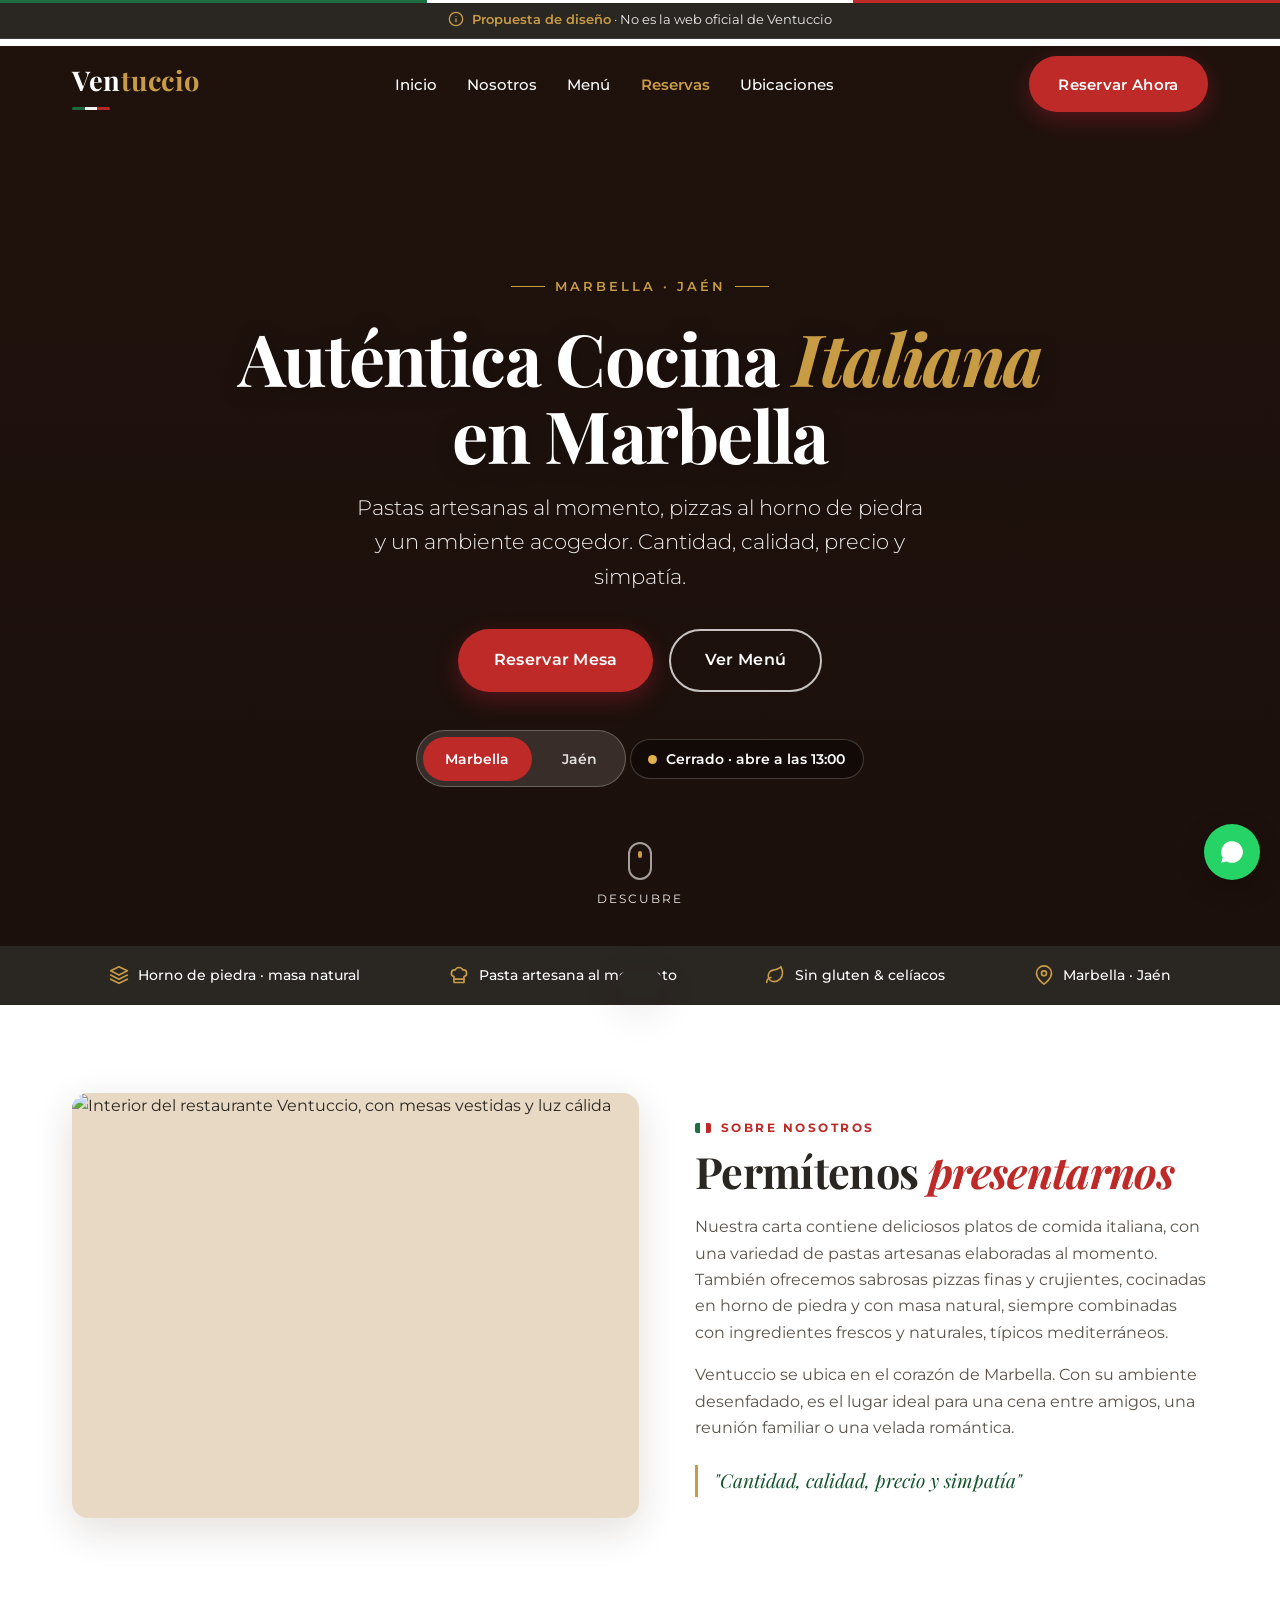
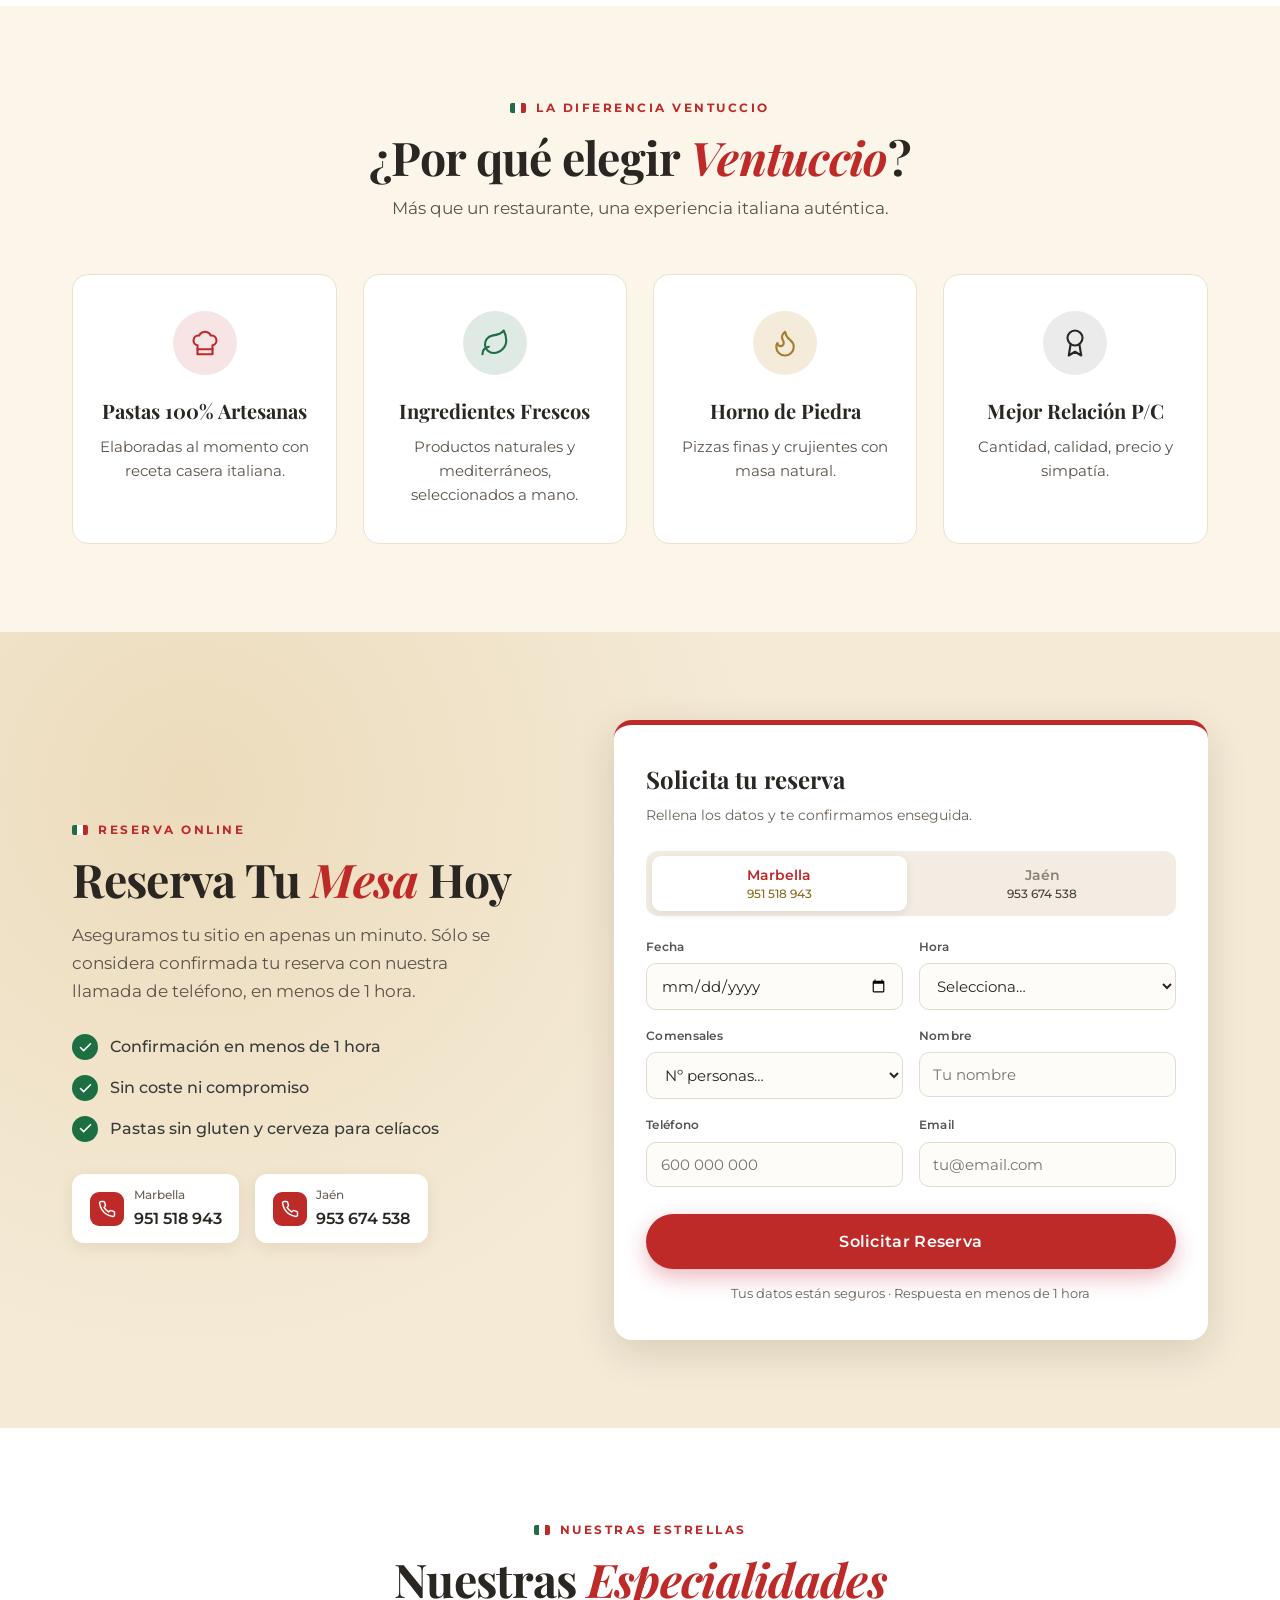
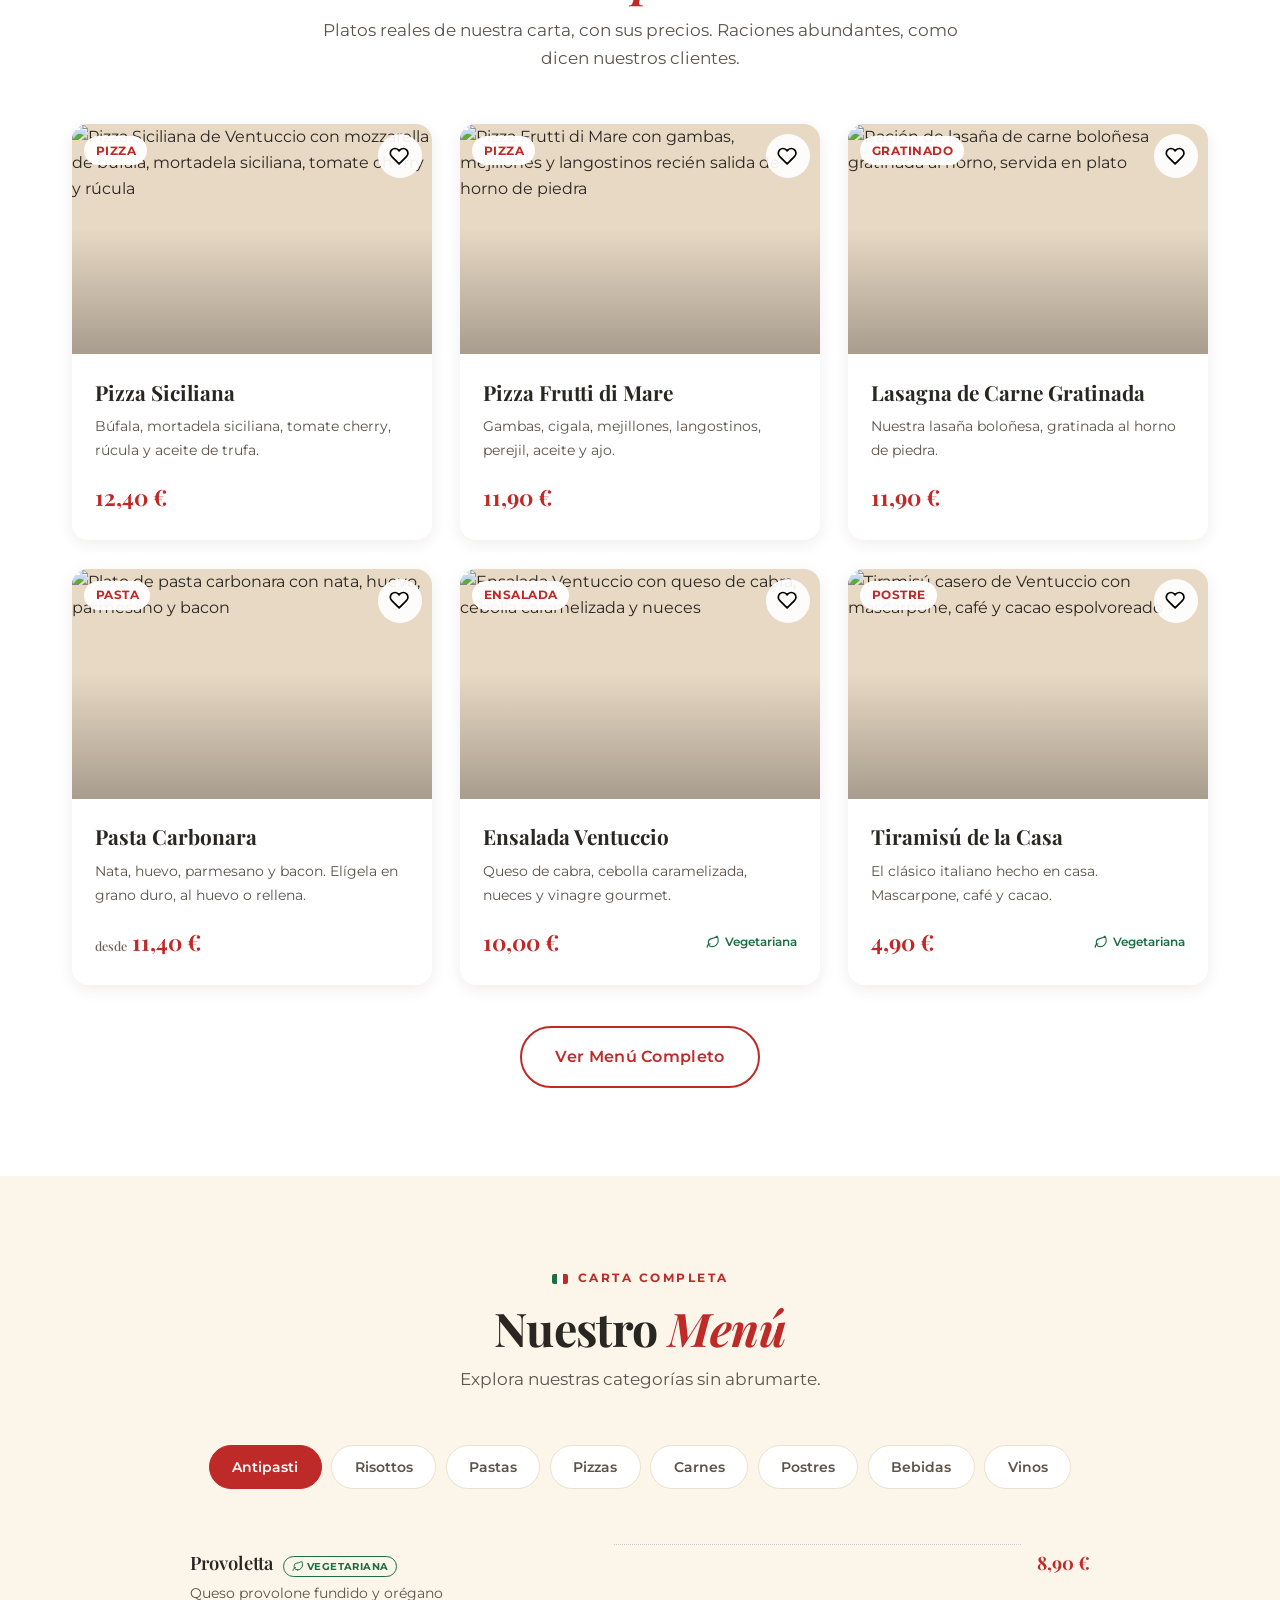
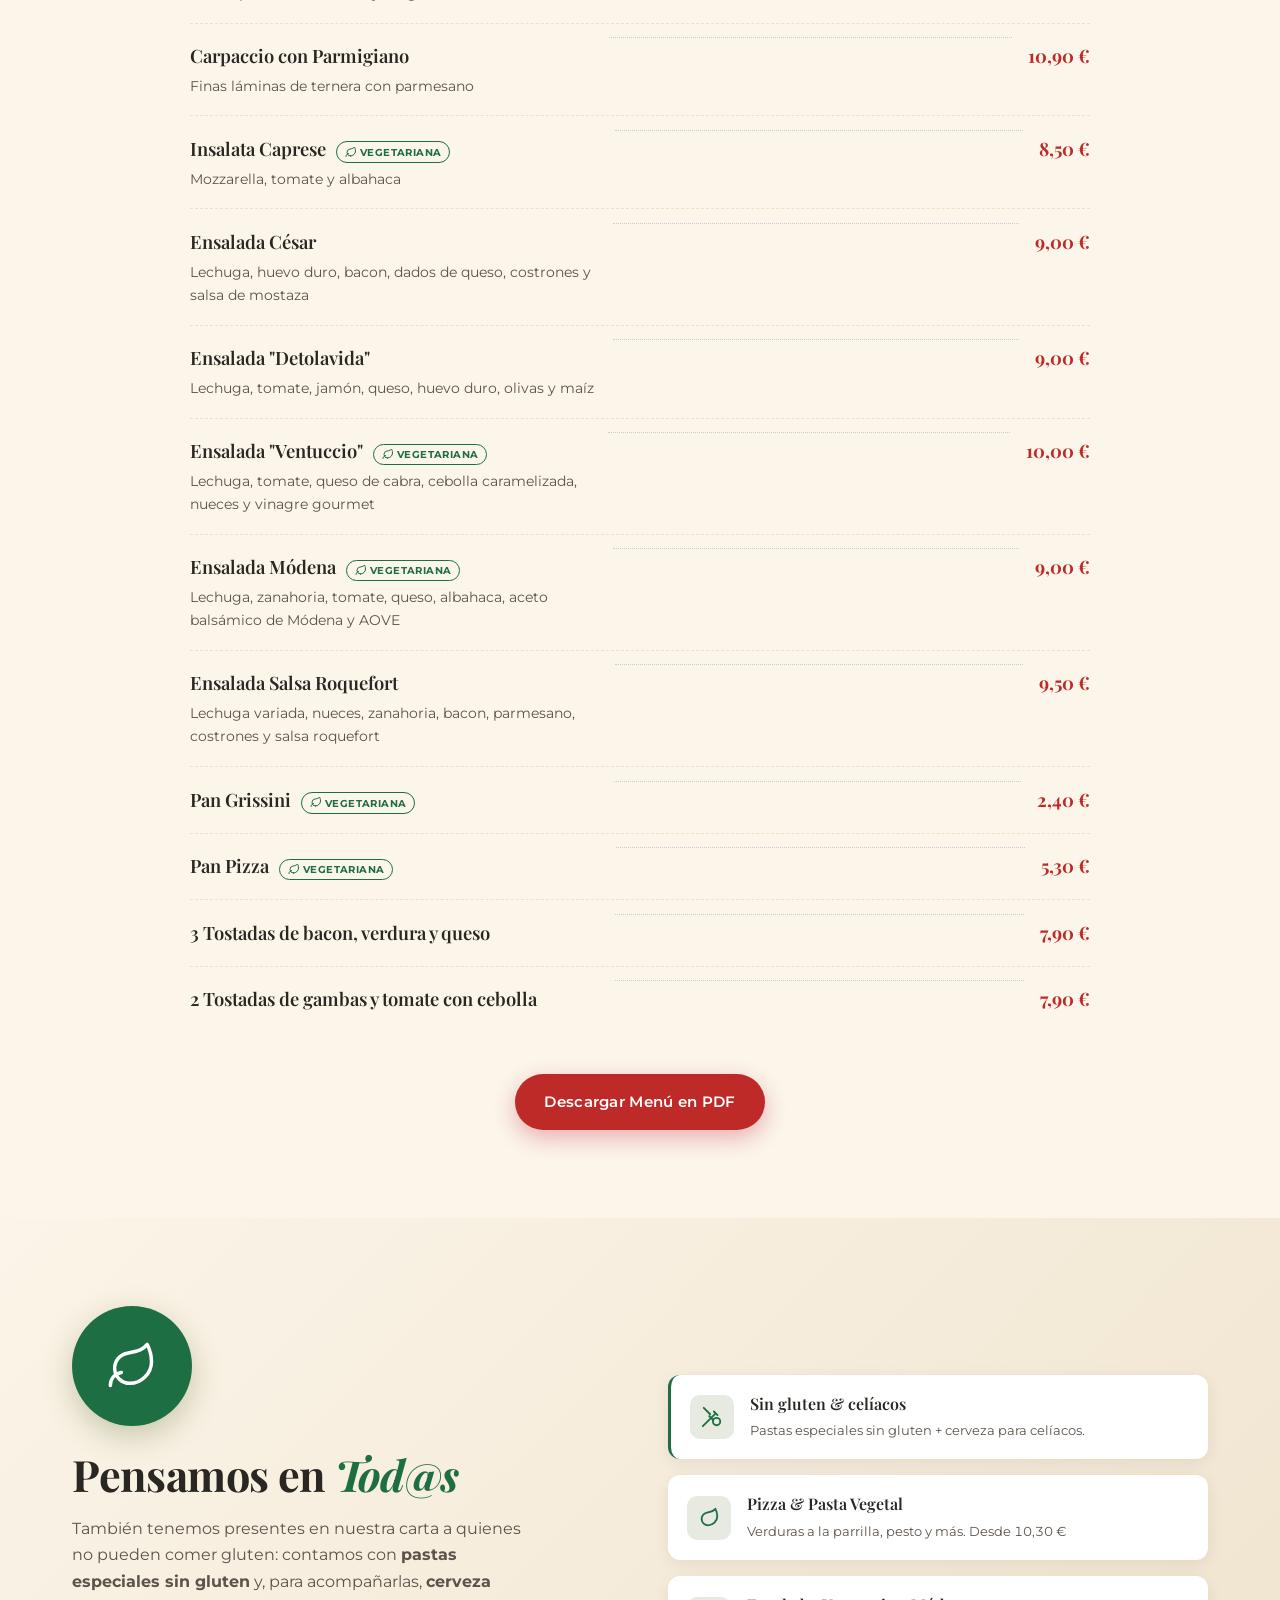
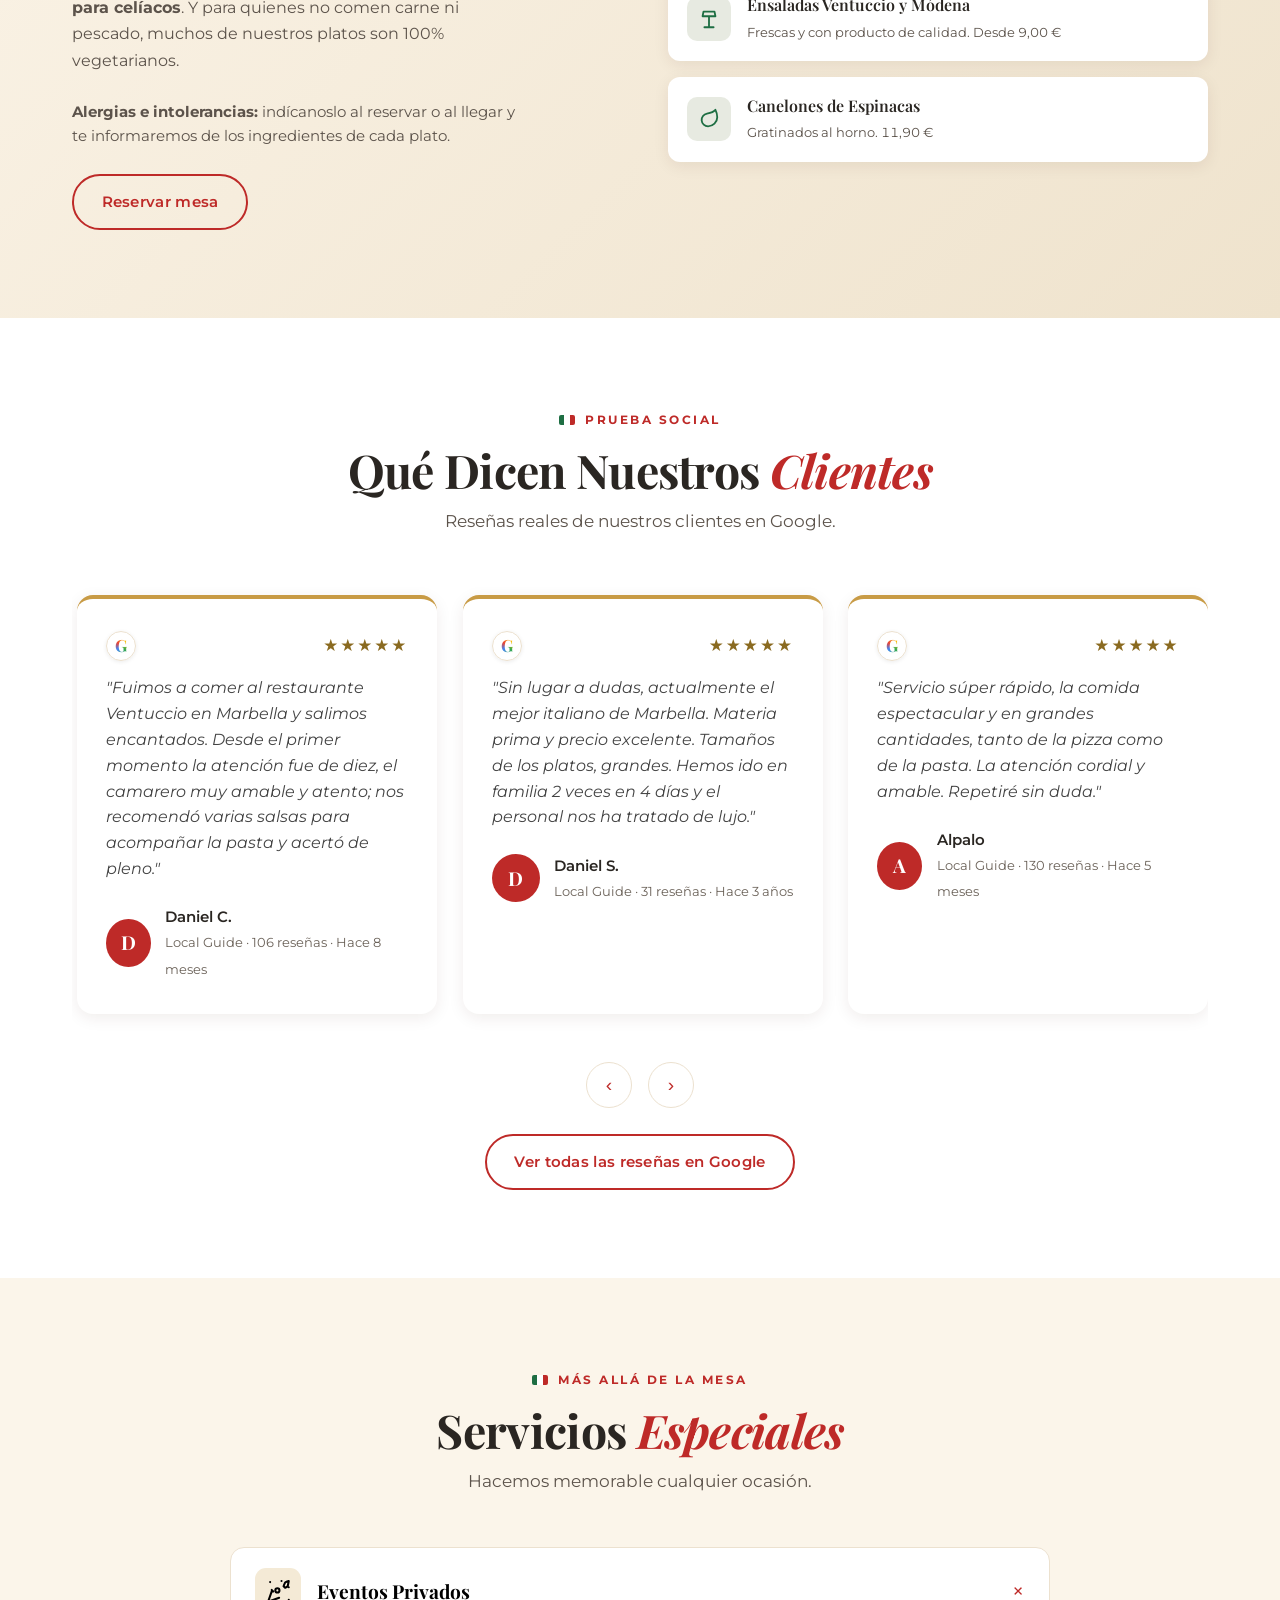
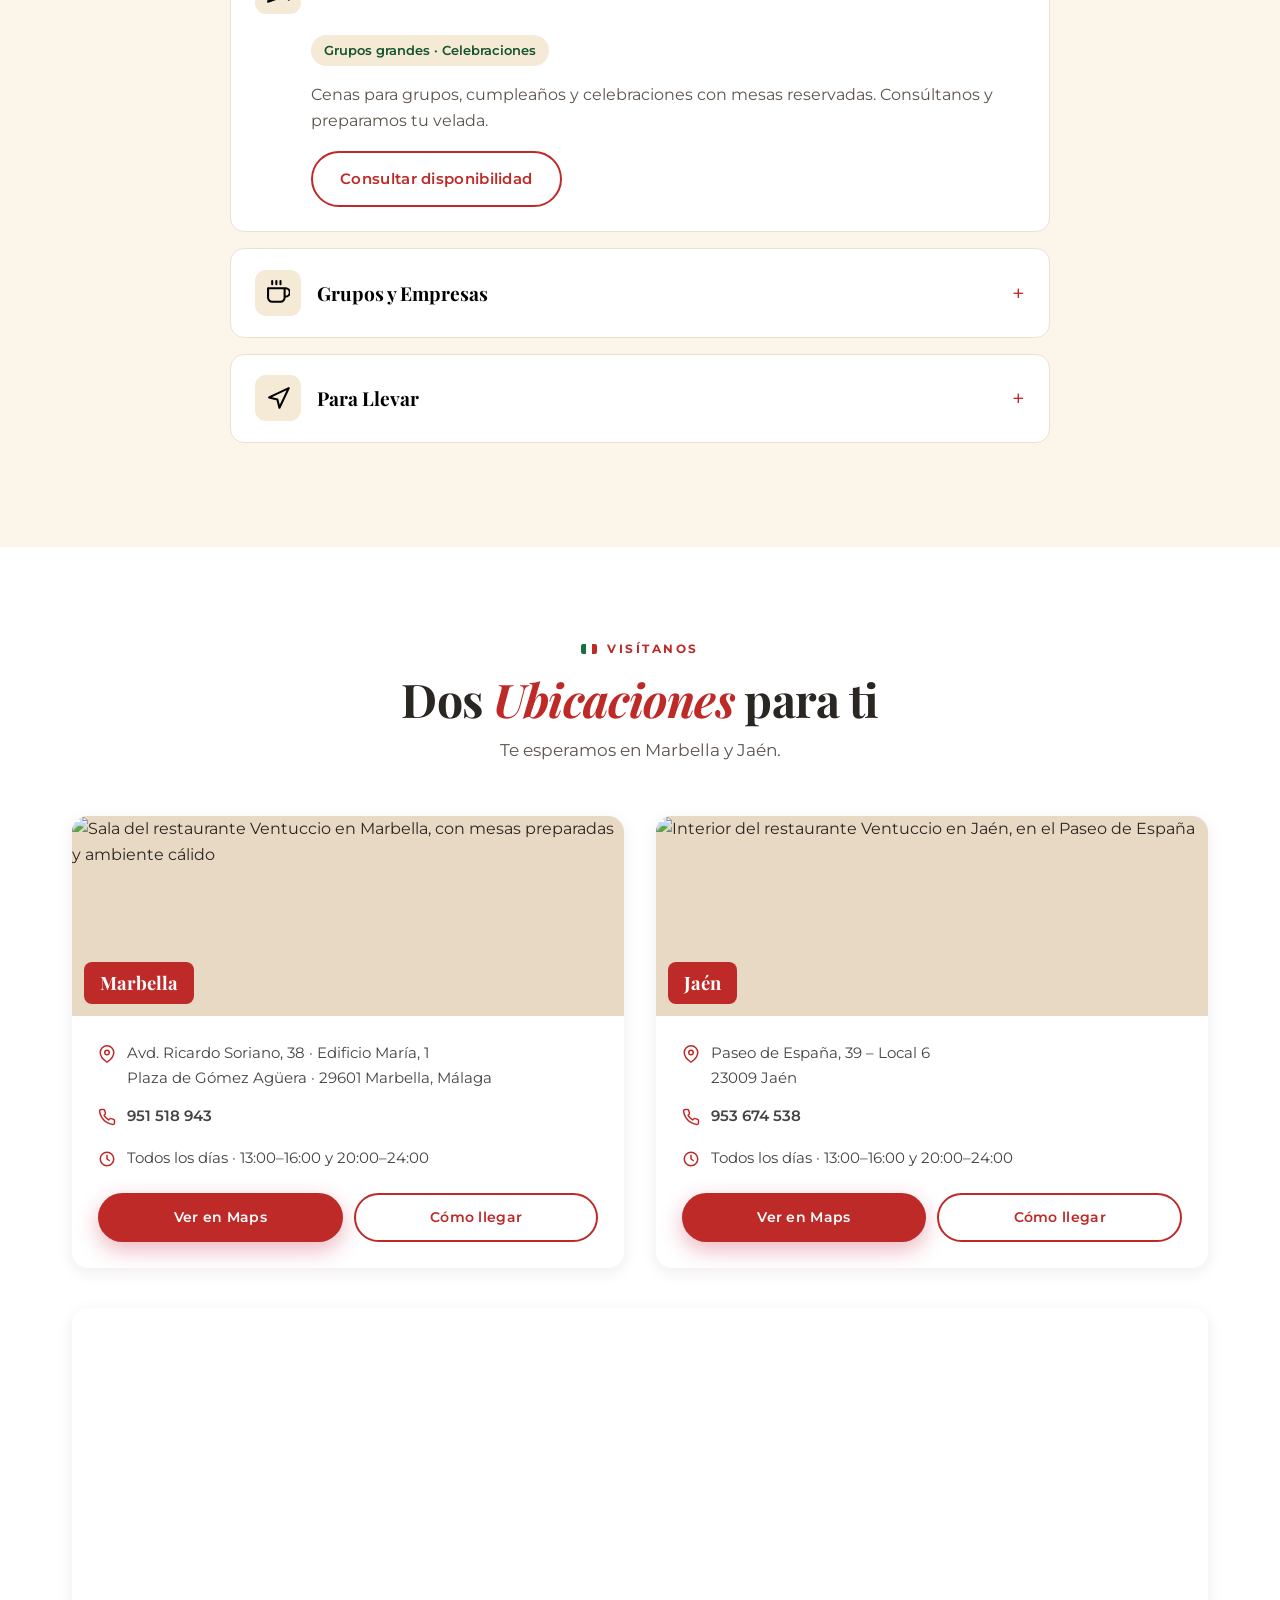
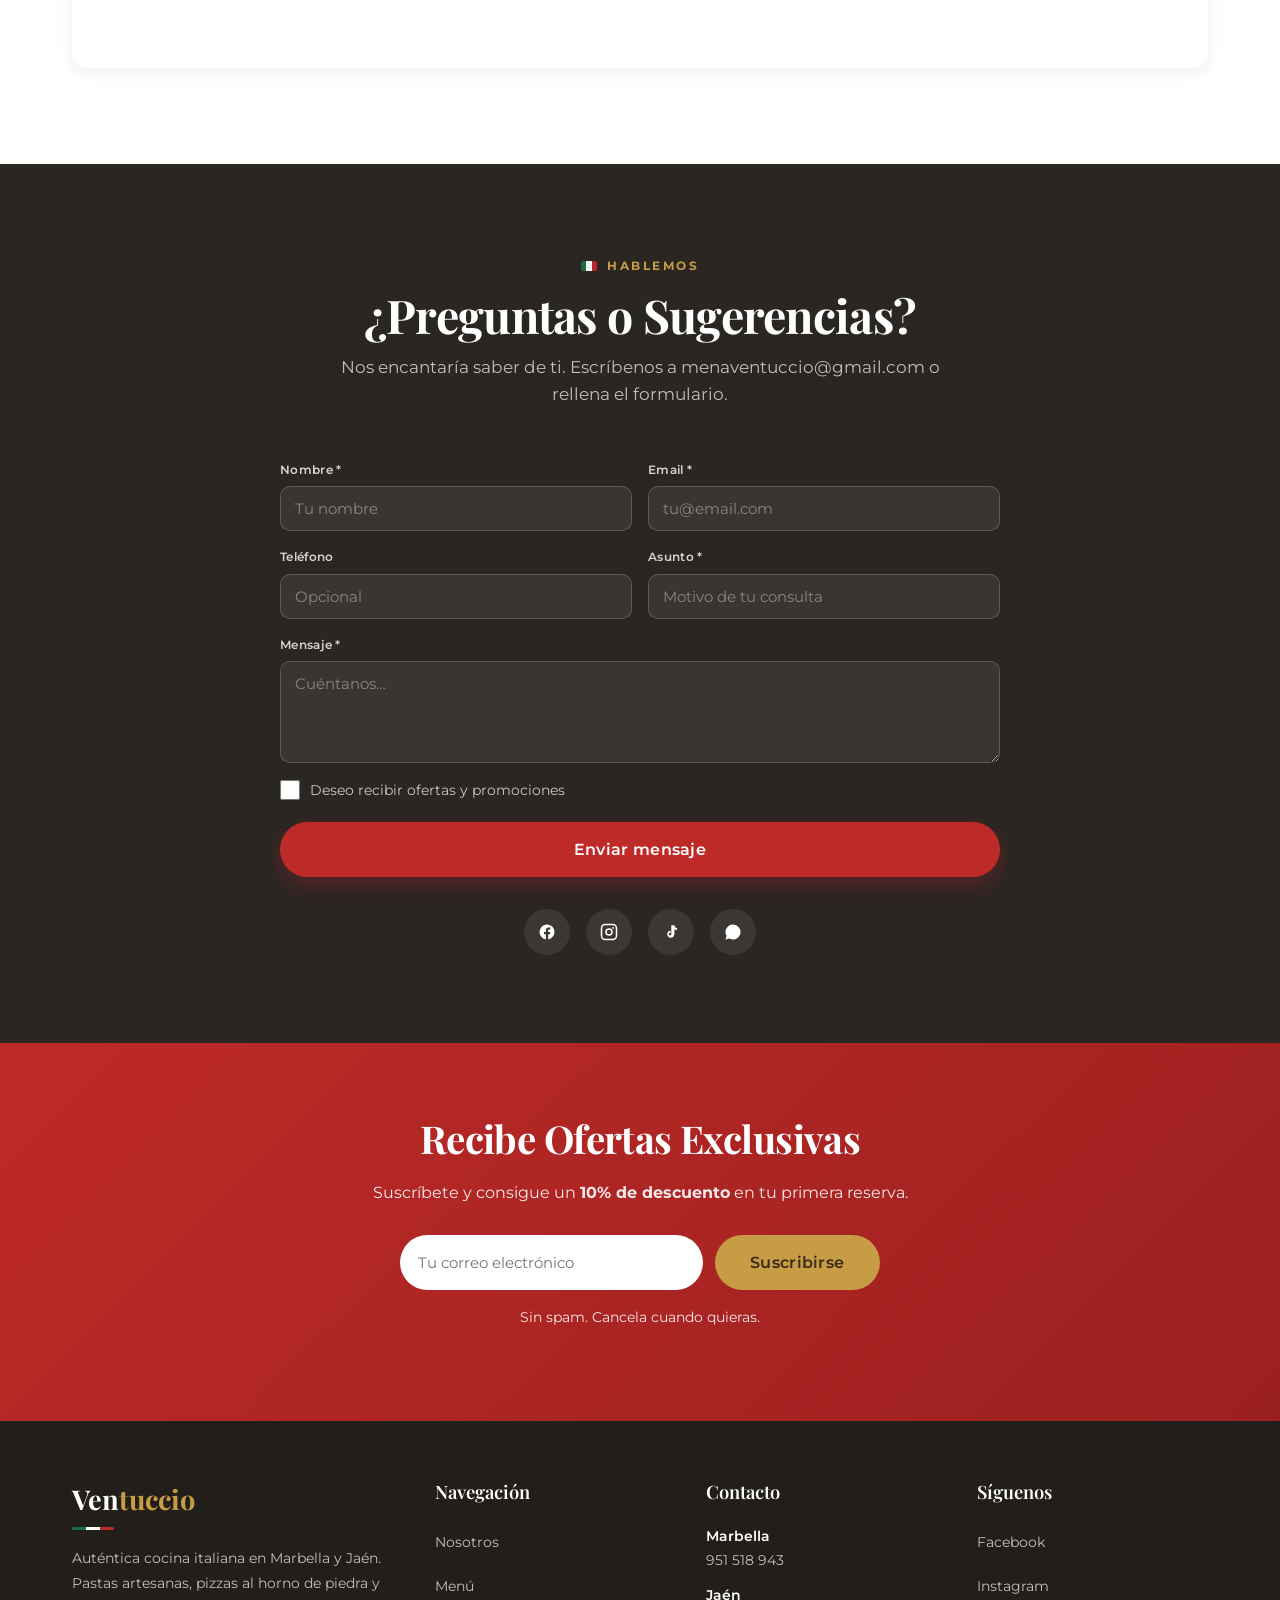
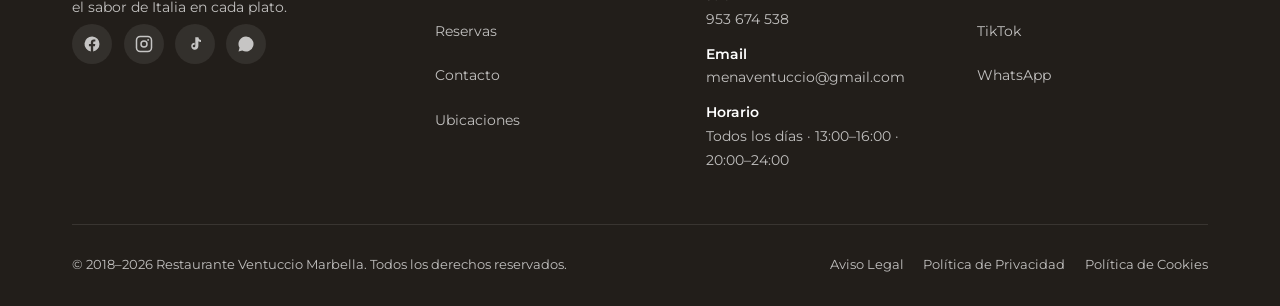
==== commit c7f99767: "Añadir aviso de propuesta y proteger datos personales Se envía en frío a un restaurante con el que n" ====
--- a/index.html
+++ b/index.html
@@ -47,6 +47,13 @@
 <body>
 <a href="#inicio" class="skip-link">Saltar al contenido</a>
 
+<!-- Aviso de propuesta: evita que se confunda con la web oficial.
+     Eliminar este bloque (y su CSS .demo-bar) al pasar a producción. -->
+<div class="demo-bar" role="note">
+  <svg class="icn" viewBox="0 0 24 24" aria-hidden="true"><circle cx="12" cy="12" r="10"/><path d="M12 16v-4M12 8h.01"/></svg>
+  <span><strong>Propuesta de diseño</strong> · No es la web oficial de Ventuccio</span>
+</div>
+
 <!-- ============ HEADER ============ -->
 <header id="site-header">
   <nav class="nav" aria-label="Principal">
--- a/assets/css/styles.css
+++ b/assets/css/styles.css
@@ -359,6 +359,7 @@
   .foot-bottom{flex-direction:column;text-align:center}
 }
 
+
 /* =========================================================
    AMPLIACIÓN v2 — Iconos SVG, accesibilidad y nuevas secciones
    ========================================================= */
@@ -538,3 +539,174 @@
 @keyframes pulse{0%{box-shadow:0 0 0 0 rgba(63,174,107,.6)}70%{box-shadow:0 0 0 8px rgba(63,174,107,0)}100%{box-shadow:0 0 0 0 rgba(63,174,107,0)}}
 
 /* Meta visual: fondos crema un poco más cálidos ya vienen de las variables */
+
+
+/* =========================================================
+   OPTIMIZACIÓN MÓVIL Y TABLET
+   La mayoría del tráfico llega desde el móvil: aquí se prioriza
+   que todo respire y se lea, no que quepa.
+   ========================================================= */
+
+/* ---------- CONTENCIÓN HORIZONTAL (todos los tamaños) ----------
+   El menú móvil está fixed y desplazado con translateX(100%), así que
+   quedaba fuera del viewport y la página se podía arrastrar hacia él,
+   dejando una franja blanca a la derecha. Se corrige por partida doble:
+   1) overflow-x en html Y en body (body solo no basta: html lo ignora)
+   2) el panel cerrado pasa a visibility:hidden, así no es alcanzable  */
+html{overflow-x:hidden}
+body{overflow-x:hidden;width:100%;max-width:100%;position:relative}
+
+/* visibility con retardo explícito: al abrir se muestra al instante;
+   al cerrar espera a que termine el deslizamiento antes de ocultarse. */
+.mobile-menu{visibility:hidden;transition:transform .35s ease,visibility 0s linear .35s}
+.mobile-menu.open{visibility:visible;transition:transform .35s ease,visibility 0s linear 0s}
+
+/* Los elementos fijos se anclan al viewport, no al área desbordada */
+.overlay-mask,.mobile-bar{max-width:100vw}
+
+/* ---------- TABLET (≤900px) ---------- */
+@media(max-width:900px){
+  /* Los puntos suspensivos son un recurso tipográfico de escritorio.
+     Con flex:1 robaban la mitad del ancho al nombre del plato. */
+  .mi-main{flex:3 1 auto;min-width:0}
+  .mi-dots{flex:0 1 auto;min-width:20px}
+
+  /* 4 líneas sueltas y desalineadas → rejilla 2×2 ordenada */
+  .trust-inner{display:grid;grid-template-columns:1fr 1fr;gap:1rem 1.4rem;justify-content:initial}
+  .trust-item{align-items:flex-start;line-height:1.45}
+
+  /* La barra fija medía 82px pero el body solo reservaba 70px:
+     los últimos píxeles del footer quedaban tapados. */
+  body{padding-bottom:calc(96px + env(safe-area-inset-bottom,0px))}
+  .mobile-bar{padding:.7rem 1rem calc(.7rem + env(safe-area-inset-bottom,0px))}
+
+  /* Más aire entre bloques apilados */
+  .section-head{margin-bottom:2.8rem}
+  .loc-grid{gap:2.2rem}
+}
+
+/* ---------- MÓVIL (≤640px) ---------- */
+@media(max-width:640px){
+  /* La cabecera no cabía: logo(128) + tel(50) + botón(182) + menú(44) = 403px
+     en 331px disponibles. La hamburguesa se salía de la pantalla.
+     La barra fija inferior ya ofrece "Reservar Mesa" y llamar, así que
+     aquí sobran ambos y la cabecera queda limpia: logo + menú. */
+  .tel-link{display:none}
+  .nav-actions .btn-primary{display:none}
+  .nav{gap:.75rem}
+  /* Fila del menú reordenada: nombre y precio arriba, descripción
+     debajo a ancho completo. Se acabó el nombre en 122px. */
+  .menu-item{flex-wrap:wrap;align-items:baseline;gap:.2rem .8rem;padding:1.15rem 0}
+  .mi-main{flex:1 1 auto;min-width:0;order:1}
+  .mi-price{order:2;margin-left:auto;white-space:nowrap}
+  .mi-dots{display:none}
+  .mi-head{gap:.5rem}
+  .mi-desc{margin-top:.35rem;font-size:.92rem;line-height:1.55}
+
+  /* Legibilidad: subir el cuerpo pequeño */
+  .section-head p{font-size:1rem}
+  .valor-card p,.dish-body p{font-size:.95rem;line-height:1.6}
+  .gluten-list span{font-size:.88rem;line-height:1.5}
+
+  /* Respiración entre tarjetas apiladas (antes 26-29px) */
+  .valor-grid,.dish-grid{gap:2rem}
+  .gluten-list{gap:1.2rem}
+  .valor-card{padding:2rem 1.5rem}
+
+  /* Hero: en pantallas bajas el contenido desbordaba.
+     100svh evita el salto por la barra del navegador móvil. */
+  .hero{padding:6.5rem 1.3rem 4.5rem;min-height:100vh;min-height:100svh}
+  .hero .kicker{margin-bottom:1rem;letter-spacing:2px}
+  .hero p.sub{margin-bottom:1.9rem}
+  .loc-switch{margin-top:1.8rem}
+
+  /* Los dos botones de cada local, uno debajo del otro y a tope */
+  .loc-btns{flex-direction:column}
+  .loc-btns .btn{flex:none;width:100%}
+
+  /* Testimonios algo más anchos: menos scroll lateral */
+  .testi-card{flex:0 0 min(360px,88vw);padding:1.8rem 1.5rem}
+}
+
+/* ---------- AVISO DE PROPUESTA (quitar en producción) ----------
+   Deja claro desde el primer segundo que no es la web oficial: evita
+   que alguien intente reservar aquí y despeja cualquier sospecha de
+   suplantación al enviarla en frío. */
+.demo-bar{background:var(--gris);color:rgba(255,255,255,.9);display:flex;align-items:center;
+  justify-content:center;gap:.55rem;padding:.6rem 1.2rem;font-size:.82rem;line-height:1.4;
+  text-align:center;border-bottom:1px solid rgba(255,255,255,.1)}
+.demo-bar strong{color:var(--oro);font-weight:600}
+.demo-bar .icn{width:16px;height:16px;stroke:var(--oro);flex:none}
+@media(max-width:480px){
+  .demo-bar{font-size:.76rem;padding:.55rem .9rem;gap:.45rem}
+}
+
+/* El botón de envío quedaba pegado al último campo (0px de separación).
+   Se aplica en todos los tamaños, no solo en móvil. */
+#resForm .btn-block,#contForm .btn-block{margin-top:1.7rem}
+
+/* ---------- CORRECCIONES DE SOLAPE Y PULIDO TÁCTIL ---------- */
+@media(max-width:900px){
+  /* El WhatsApp se montaba sobre la barra fija (6px). Ahora ambos
+     flotantes se apilan por encima de ella con holgura. */
+  .fab-wa{bottom:calc(96px + env(safe-area-inset-bottom,0px))}
+  .fab-top{bottom:calc(164px + env(safe-area-inset-bottom,0px))}
+}
+
+@media(max-width:640px){
+  /* "Abierto ahora" y el indicador "Descubre" se pisaban 19px.
+     En táctil el indicador sobra: nadie necesita que le digan que
+     puede deslizar, y libera altura en el hero. */
+  .scroll-ind{display:none}
+
+  /* iOS amplía la página al enfocar un campo de menos de 16px.
+     Con 16px exactos el zoom no se dispara. */
+  .field input,.field select,.field textarea,.news-form input{font-size:16px}
+
+  /* Pulido táctil: sin destello gris al tocar (el foco sigue visible)
+     y desplazamiento con inercia en el carrusel. */
+  a,button,.btn,.menu-tab,.pb-tipo,.fav-btn{-webkit-tap-highlight-color:transparent}
+  .testi-track{-webkit-overflow-scrolling:touch;scroll-padding-inline:1.4rem}
+
+  /* Evita que iOS agrande el texto al girar el móvil */
+  html{-webkit-text-size-adjust:100%;text-size-adjust:100%}
+}
+
+/* ---------- PULIDO TÁCTIL: respuesta al pulsar ----------
+   En un móvil no existe :hover, así que sin :active los botones no
+   devuelven ninguna señal al tocarlos y la web se siente "muerta".
+   hover:none aísla los dispositivos táctiles sin tocar el escritorio. */
+@media(hover:none){
+  .btn:active,.menu-tab:active,.pb-tipo:active,.loc-tabs button:active,
+  .loc-switch button:active,.testi-nav button:active,.acc-head:active{
+    transform:scale(.97);transition-duration:.08s}
+  .fav-btn:active{transform:scale(.9)}
+  /* En táctil el :hover se queda "pegado" tras el toque: se neutraliza */
+  .btn:hover,.valor-card:hover,.dish-card:hover,.loc-card:hover,.res-phones a:hover{transform:none}
+  .dish-card:hover .dish-img img,.loc-card:hover .loc-photo img{transform:none}
+}
+
+/* ---------- MÓVIL: pestañas del menú en tira deslizable ----------
+   8 categorías en 3 filas ocupaban 151px de alto. En una sola fila
+   deslizable se recuperan ~100px y se gana el patrón habitual en móvil. */
+@media(max-width:640px){
+  .menu-tabs{flex-wrap:nowrap;overflow-x:auto;justify-content:flex-start;
+    scroll-snap-type:x proximity;-webkit-overflow-scrolling:touch;
+    margin-inline:-1.4rem;padding:.2rem 1.4rem .6rem;scrollbar-width:none}
+  .menu-tabs::-webkit-scrollbar{display:none}
+  .menu-tab{flex:0 0 auto;scroll-snap-align:start}
+
+  /* Teléfonos y email del footer: son los enlaces que más se pulsan
+     desde el móvil y medían 18px de alto. */
+  .foot-col .frow a{display:inline-block;padding:.25rem 0;min-height:24px}
+}
+
+/* ---------- MÓVIL PEQUEÑO (≤380px) ---------- */
+@media(max-width:380px){
+  .container,.res-wrap{padding-left:1.15rem;padding-right:1.15rem}
+  .hero h1{font-size:2.1rem}
+  .hero-ctas{flex-direction:column}
+  .hero-ctas .btn{width:100%}
+  .trust-inner{grid-template-columns:1fr}
+  .loc-tabs button{font-size:.82rem}
+}
